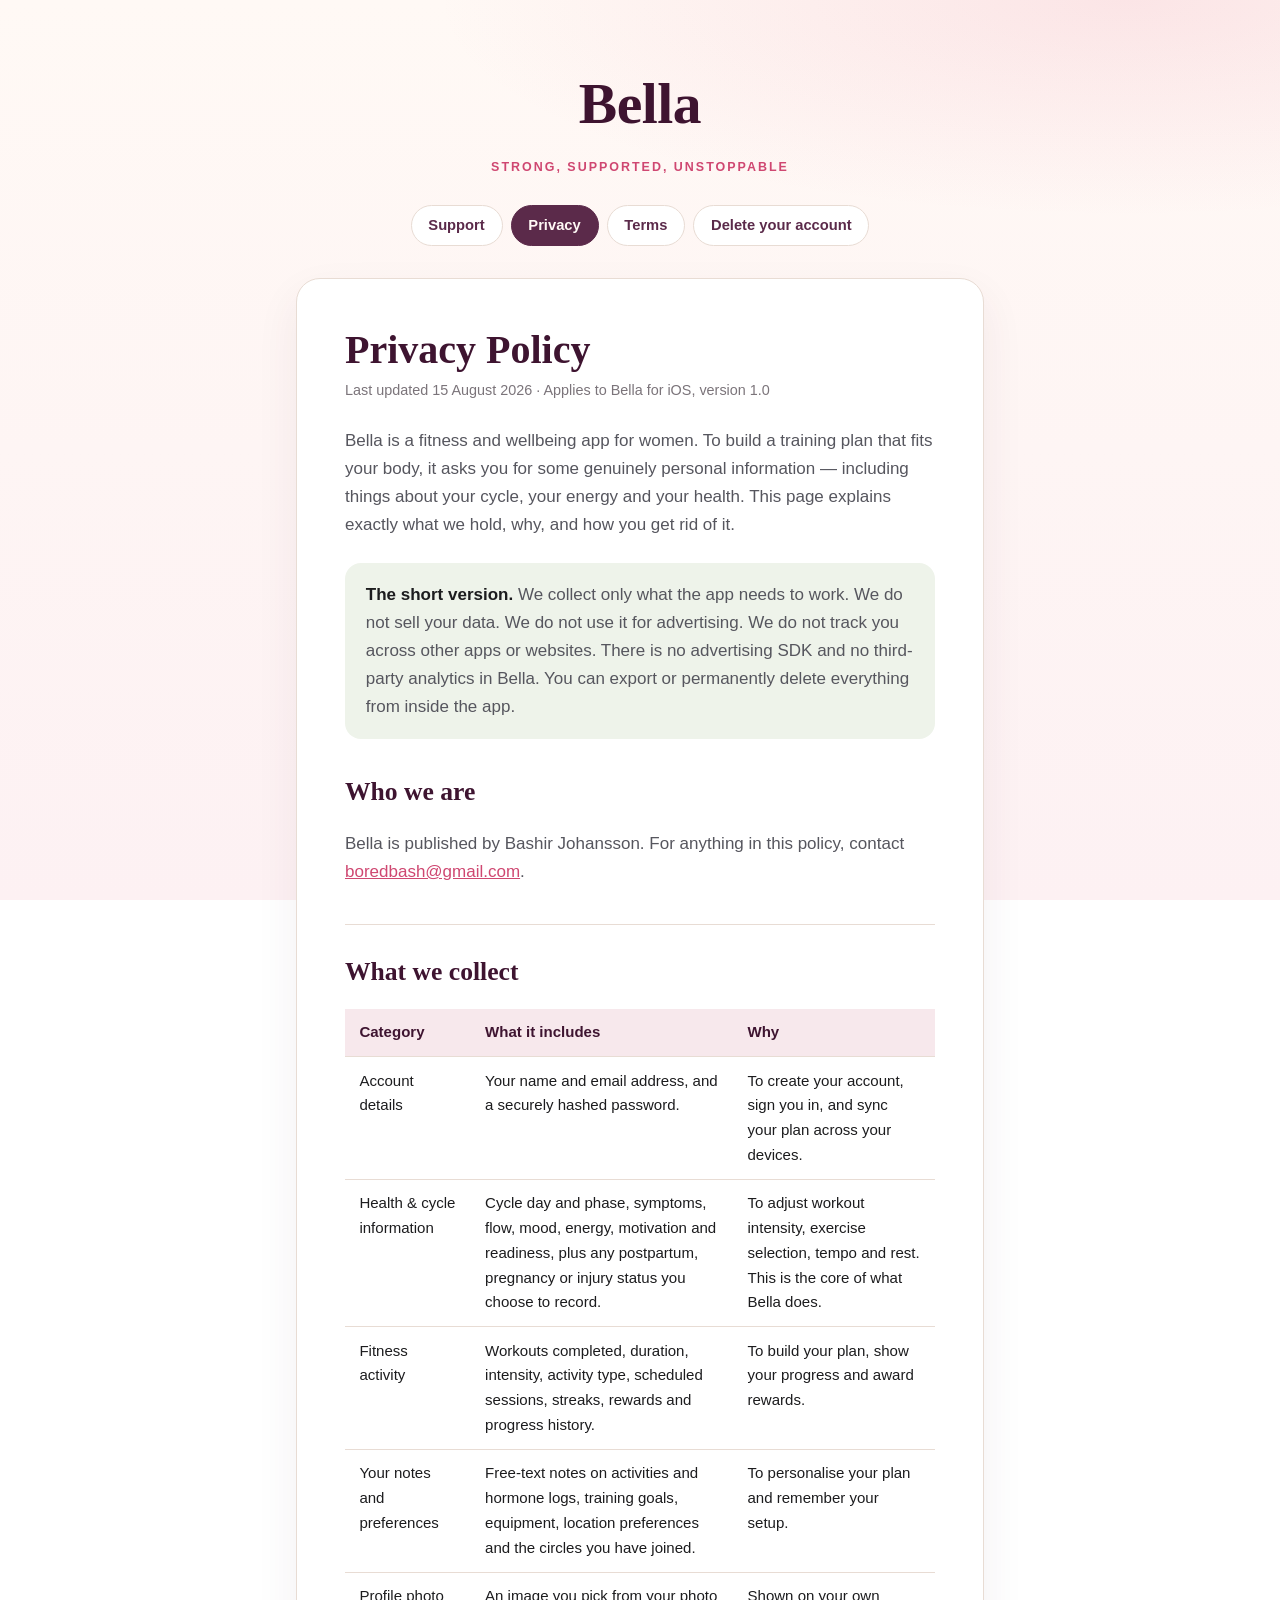
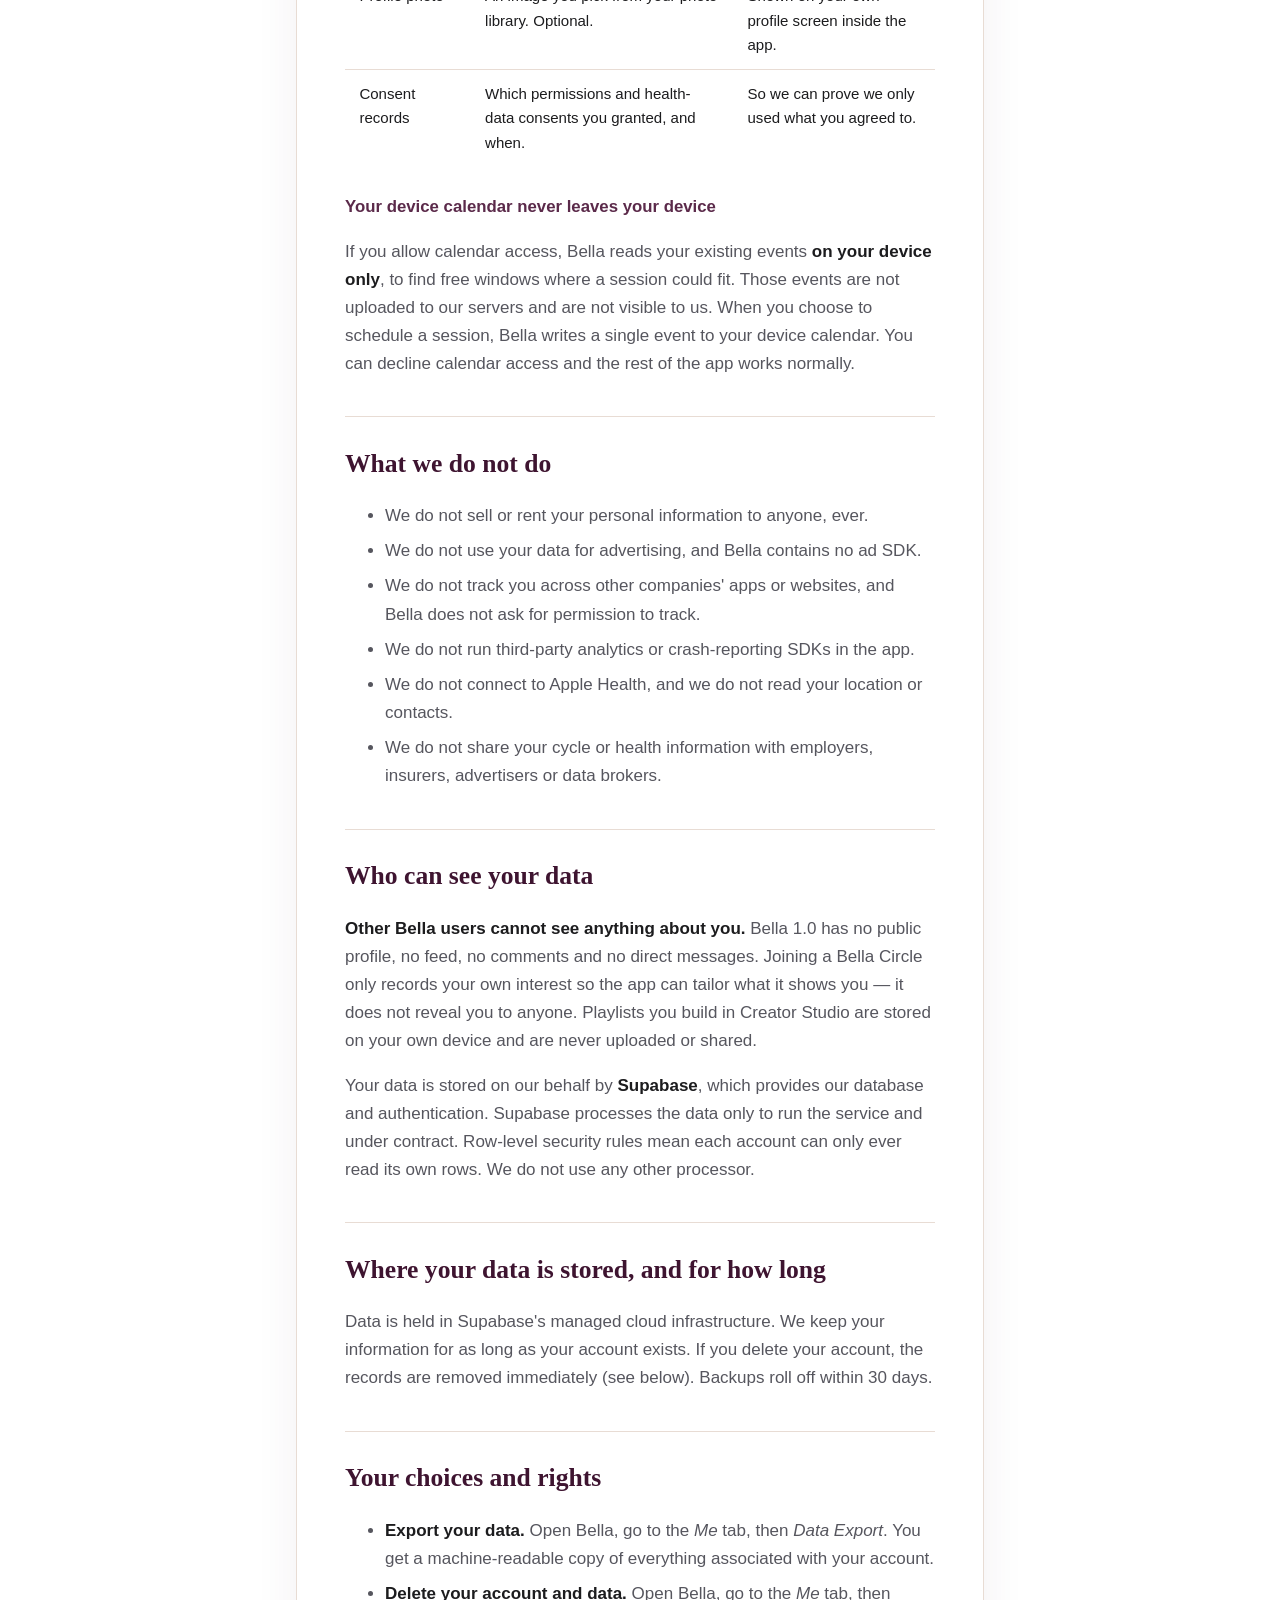
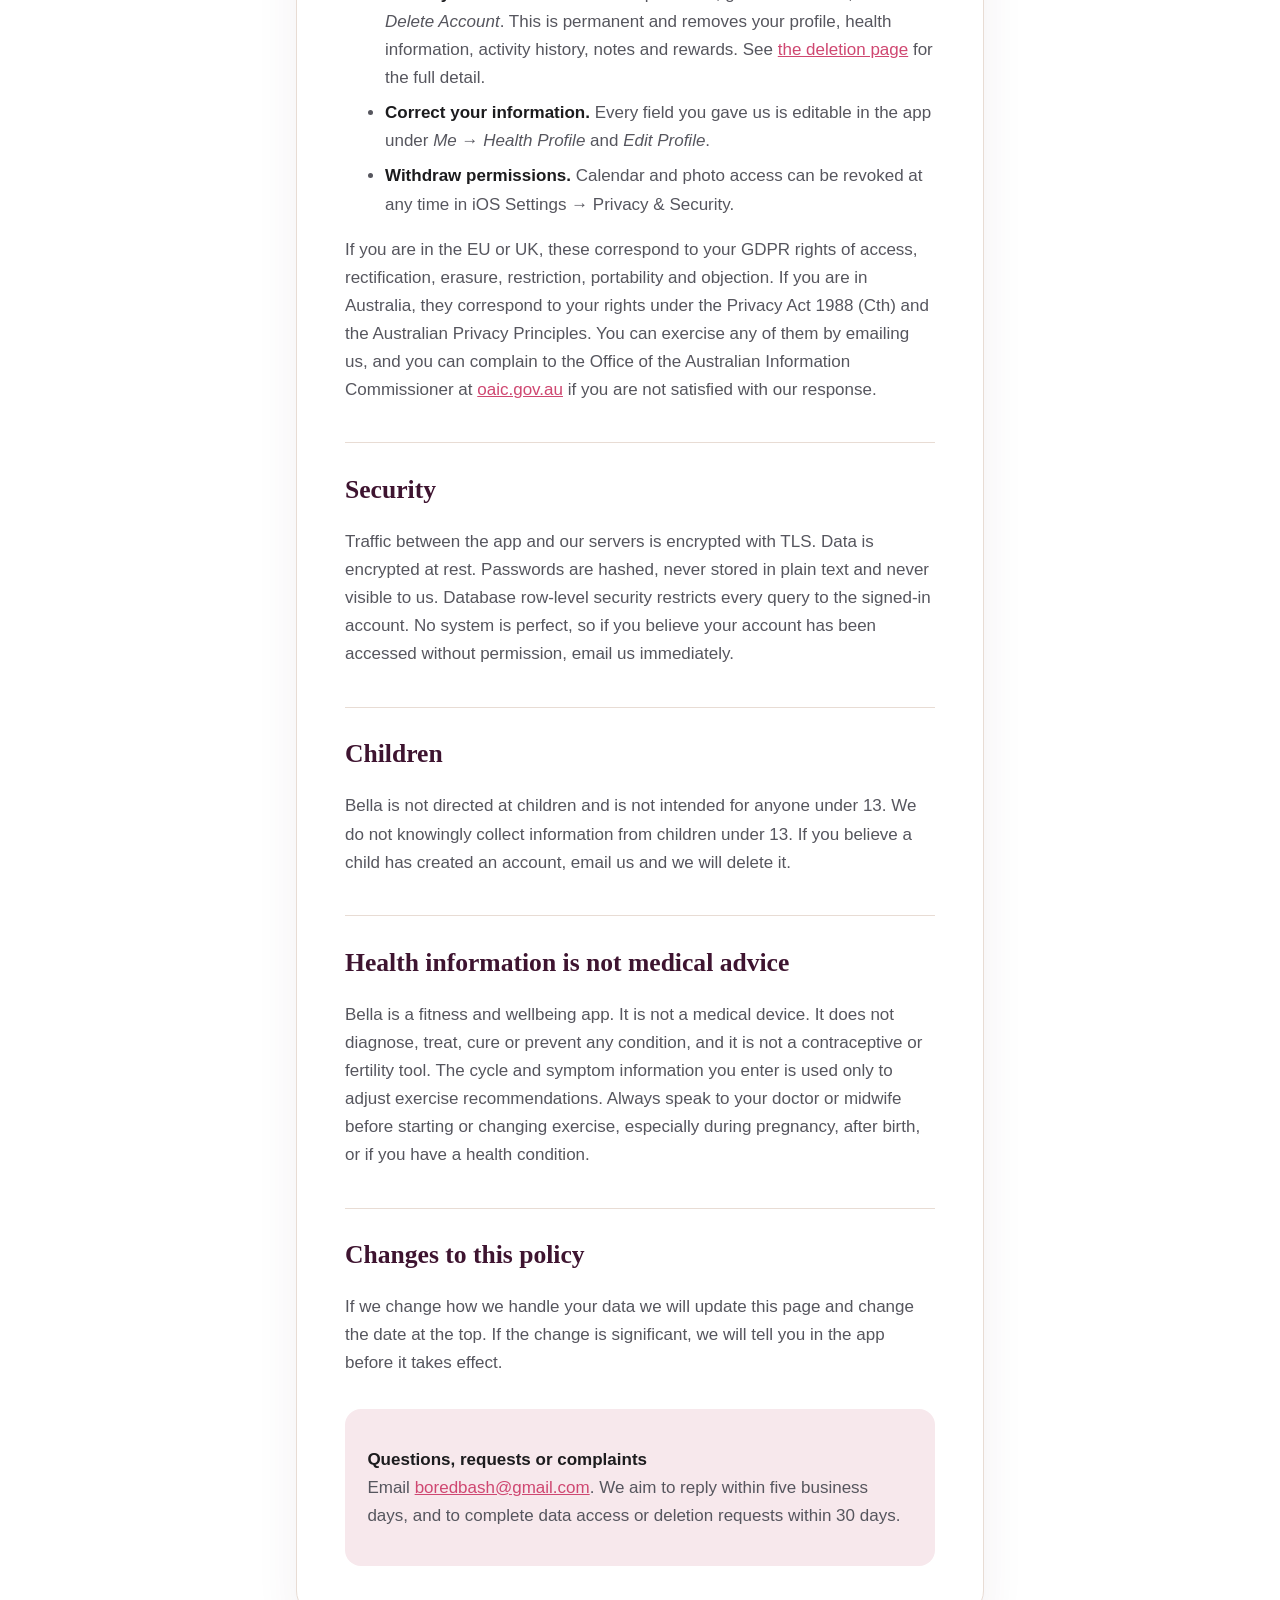
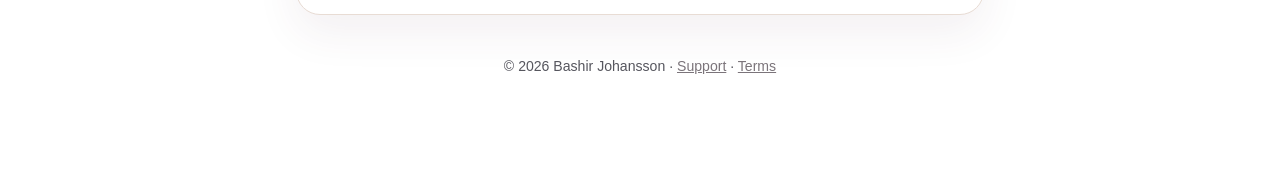
==== privacy.html @ ff42c29a "Add Bella support, privacy, terms and account deletion pages" ====
<!doctype html>
<html lang="en-AU">
<head>
<meta charset="utf-8">
<meta name="viewport" content="width=device-width, initial-scale=1">
<title>Privacy Policy · Bella</title>
<meta name="description" content="How the Bella fitness app collects, uses, stores and deletes your data.">
<link rel="stylesheet" href="style.css">
</head>
<body>
<div class="wrap">

<header class="site">
  <p class="logo">Bella</p>
  <p class="tagline">Strong, supported, unstoppable</p>
  <nav class="site">
    <a href="index.html">Support</a>
    <a href="privacy.html" aria-current="page">Privacy</a>
    <a href="terms.html">Terms</a>
    <a href="delete-account.html">Delete your account</a>
  </nav>
</header>

<main>
<h1>Privacy Policy</h1>
<p class="updated">Last updated 15 August 2026 · Applies to Bella for iOS, version 1.0</p>

<p>Bella is a fitness and wellbeing app for women. To build a training plan that fits your
body, it asks you for some genuinely personal information — including things about your
cycle, your energy and your health. This page explains exactly what we hold, why, and how
you get rid of it.</p>

<div class="callout">
  <p><strong>The short version.</strong> We collect only what the app needs to work. We do
  not sell your data. We do not use it for advertising. We do not track you across other
  apps or websites. There is no advertising SDK and no third-party analytics in Bella. You
  can export or permanently delete everything from inside the app.</p>
</div>

<h2>Who we are</h2>
<p>Bella is published by Bashir Johansson. For anything in this policy, contact
<a href="mailto:boredbash@gmail.com">boredbash@gmail.com</a>.</p>

<h2>What we collect</h2>

<table>
<thead><tr><th>Category</th><th>What it includes</th><th>Why</th></tr></thead>
<tbody>
<tr>
  <td>Account details</td>
  <td>Your name and email address, and a securely hashed password.</td>
  <td>To create your account, sign you in, and sync your plan across your devices.</td>
</tr>
<tr>
  <td>Health &amp; cycle information</td>
  <td>Cycle day and phase, symptoms, flow, mood, energy, motivation and readiness, plus any
  postpartum, pregnancy or injury status you choose to record.</td>
  <td>To adjust workout intensity, exercise selection, tempo and rest. This is the core of
  what Bella does.</td>
</tr>
<tr>
  <td>Fitness activity</td>
  <td>Workouts completed, duration, intensity, activity type, scheduled sessions, streaks,
  rewards and progress history.</td>
  <td>To build your plan, show your progress and award rewards.</td>
</tr>
<tr>
  <td>Your notes and preferences</td>
  <td>Free-text notes on activities and hormone logs, training goals, equipment, location
  preferences and the circles you have joined.</td>
  <td>To personalise your plan and remember your setup.</td>
</tr>
<tr>
  <td>Profile photo</td>
  <td>An image you pick from your photo library. Optional.</td>
  <td>Shown on your own profile screen inside the app.</td>
</tr>
<tr>
  <td>Consent records</td>
  <td>Which permissions and health-data consents you granted, and when.</td>
  <td>So we can prove we only used what you agreed to.</td>
</tr>
</tbody>
</table>

<h3>Your device calendar never leaves your device</h3>
<p>If you allow calendar access, Bella reads your existing events <strong>on your device
only</strong>, to find free windows where a session could fit. Those events are not
uploaded to our servers and are not visible to us. When you choose to schedule a session,
Bella writes a single event to your device calendar. You can decline calendar access and
the rest of the app works normally.</p>

<h2>What we do not do</h2>
<ul>
  <li>We do not sell or rent your personal information to anyone, ever.</li>
  <li>We do not use your data for advertising, and Bella contains no ad SDK.</li>
  <li>We do not track you across other companies' apps or websites, and Bella does not ask
  for permission to track.</li>
  <li>We do not run third-party analytics or crash-reporting SDKs in the app.</li>
  <li>We do not connect to Apple Health, and we do not read your location or contacts.</li>
  <li>We do not share your cycle or health information with employers, insurers,
  advertisers or data brokers.</li>
</ul>

<h2>Who can see your data</h2>
<p><strong>Other Bella users cannot see anything about you.</strong> Bella 1.0 has no public
profile, no feed, no comments and no direct messages. Joining a Bella Circle only records
your own interest so the app can tailor what it shows you — it does not reveal you to
anyone. Playlists you build in Creator Studio are stored on your own device and are never
uploaded or shared.</p>

<p>Your data is stored on our behalf by <strong>Supabase</strong>, which provides our
database and authentication. Supabase processes the data only to run the service and under
contract. Row-level security rules mean each account can only ever read its own rows. We do
not use any other processor.</p>

<h2>Where your data is stored, and for how long</h2>
<p>Data is held in Supabase's managed cloud infrastructure. We keep your information for as
long as your account exists. If you delete your account, the records are removed
immediately (see below). Backups roll off within 30 days.</p>

<h2>Your choices and rights</h2>
<ul>
  <li><strong>Export your data.</strong> Open Bella, go to the <em>Me</em> tab, then
  <em>Data Export</em>. You get a machine-readable copy of everything associated with your
  account.</li>
  <li><strong>Delete your account and data.</strong> Open Bella, go to the <em>Me</em> tab,
  then <em>Delete Account</em>. This is permanent and removes your profile, health
  information, activity history, notes and rewards. See
  <a href="delete-account.html">the deletion page</a> for the full detail.</li>
  <li><strong>Correct your information.</strong> Every field you gave us is editable in the
  app under <em>Me</em> → <em>Health Profile</em> and <em>Edit Profile</em>.</li>
  <li><strong>Withdraw permissions.</strong> Calendar and photo access can be revoked at any
  time in iOS Settings → Privacy &amp; Security.</li>
</ul>
<p>If you are in the EU or UK, these correspond to your GDPR rights of access, rectification,
erasure, restriction, portability and objection. If you are in Australia, they correspond to
your rights under the Privacy Act 1988 (Cth) and the Australian Privacy Principles. You can
exercise any of them by emailing us, and you can complain to the Office of the Australian
Information Commissioner at <a href="https://www.oaic.gov.au">oaic.gov.au</a> if you are not
satisfied with our response.</p>

<h2>Security</h2>
<p>Traffic between the app and our servers is encrypted with TLS. Data is encrypted at rest.
Passwords are hashed, never stored in plain text and never visible to us. Database
row-level security restricts every query to the signed-in account. No system is perfect, so
if you believe your account has been accessed without permission, email us immediately.</p>

<h2>Children</h2>
<p>Bella is not directed at children and is not intended for anyone under 13. We do not
knowingly collect information from children under 13. If you believe a child has created an
account, email us and we will delete it.</p>

<h2>Health information is not medical advice</h2>
<p>Bella is a fitness and wellbeing app. It is not a medical device. It does not diagnose,
treat, cure or prevent any condition, and it is not a contraceptive or fertility tool. The
cycle and symptom information you enter is used only to adjust exercise recommendations.
Always speak to your doctor or midwife before starting or changing exercise, especially
during pregnancy, after birth, or if you have a health condition.</p>

<h2>Changes to this policy</h2>
<p>If we change how we handle your data we will update this page and change the date at the
top. If the change is significant, we will tell you in the app before it takes effect.</p>

<div class="contact">
  <p><strong>Questions, requests or complaints</strong><br>
  Email <a href="mailto:boredbash@gmail.com">boredbash@gmail.com</a>. We aim to reply within
  five business days, and to complete data access or deletion requests within 30 days.</p>
</div>
</main>

<footer class="site">
  <p>© 2026 Bashir Johansson · <a href="index.html">Support</a> ·
  <a href="terms.html">Terms</a></p>
</footer>

</div>
</body>
</html>
---- style.css ----
/* Bella support site — shared styles. Brand tokens mirror bella-app/src/styles/tokens.ts */
:root {
  --plum: #5b2a4a;
  --plum-dark: #3e1430;
  --rose: #e56a8c;
  --rose-deep: #cf4771;
  --blush: #f7e8ec;
  --sage-soft: #eef3ea;
  --ink: #1c1c1e;
  --graphite: #56565e;
  --muted: #7b747a;
  --hairline: #e8dcd4;
  --shell: #fff9f5;
  --paper: #ffffff;
}

* { box-sizing: border-box; }

html { -webkit-text-size-adjust: 100%; }

body {
  margin: 0;
  background:
    radial-gradient(90% 40% at 88% 0%, rgba(229, 106, 140, 0.14) 0%, rgba(229, 106, 140, 0) 60%),
    linear-gradient(180deg, var(--shell) 0%, #fdf1f3 100%);
  background-attachment: fixed;
  color: var(--ink);
  font: 400 17px/1.65 -apple-system, BlinkMacSystemFont, "Segoe UI", Inter, Roboto, Helvetica, Arial, sans-serif;
}

.wrap { max-width: 46rem; margin: 0 auto; padding: 0 1.5rem 5rem; }

header.site {
  padding: 3.5rem 0 2rem;
  text-align: center;
}

.logo {
  font-family: "Playfair Display", Georgia, "Times New Roman", serif;
  font-size: clamp(2.6rem, 8vw, 3.6rem);
  font-weight: 700;
  color: var(--plum-dark);
  letter-spacing: -0.5px;
  margin: 0;
}

.tagline {
  margin: 0.35rem 0 0;
  font-size: 0.78rem;
  letter-spacing: 0.16em;
  text-transform: uppercase;
  font-weight: 600;
  color: var(--rose-deep);
}

nav.site {
  display: flex;
  justify-content: center;
  gap: 0.5rem;
  flex-wrap: wrap;
  margin-top: 1.75rem;
}

nav.site a {
  display: inline-block;
  padding: 0.45rem 1.05rem;
  border-radius: 999px;
  border: 1px solid var(--hairline);
  background: var(--paper);
  color: var(--plum);
  text-decoration: none;
  font-size: 0.92rem;
  font-weight: 600;
}

nav.site a:hover { border-color: var(--rose); color: var(--rose-deep); }
nav.site a[aria-current="page"] { background: var(--plum); border-color: var(--plum); color: var(--shell); }

main {
  background: var(--paper);
  border: 1px solid var(--hairline);
  border-radius: 24px;
  padding: clamp(1.6rem, 5vw, 3rem);
  box-shadow: 0 18px 44px rgba(91, 42, 74, 0.07);
}

h1 {
  font-family: "Playfair Display", Georgia, serif;
  font-size: clamp(1.9rem, 5.5vw, 2.5rem);
  line-height: 1.15;
  color: var(--plum-dark);
  margin: 0 0 0.4rem;
}

h2 {
  font-family: "Playfair Display", Georgia, serif;
  font-size: clamp(1.3rem, 3.8vw, 1.6rem);
  color: var(--plum-dark);
  margin: 2.4rem 0 0.6rem;
  padding-top: 1.6rem;
  border-top: 1px solid var(--hairline);
}

h2:first-of-type { border-top: 0; padding-top: 0; margin-top: 2rem; }

h3 { font-size: 1.05rem; color: var(--plum); margin: 1.6rem 0 0.4rem; }

p, li { color: var(--graphite); }
li { margin-bottom: 0.45rem; }
strong { color: var(--ink); }

.updated {
  font-size: 0.9rem;
  color: var(--muted);
  margin: 0 0 1.5rem;
}

a { color: var(--rose-deep); }

table {
  width: 100%;
  border-collapse: collapse;
  margin: 1rem 0 1.5rem;
  font-size: 0.94rem;
  display: block;
  overflow-x: auto;
}

th, td {
  text-align: left;
  padding: 0.7rem 0.9rem;
  border-bottom: 1px solid var(--hairline);
  vertical-align: top;
}

th { color: var(--plum-dark); font-weight: 600; background: var(--blush); }
tbody tr:last-child td { border-bottom: 0; }

.callout {
  background: var(--sage-soft);
  border-radius: 16px;
  padding: 1.1rem 1.3rem;
  margin: 1.5rem 0;
}

.callout p:last-child { margin-bottom: 0; }
.callout p:first-child { margin-top: 0; }

.contact {
  background: var(--blush);
  border-radius: 16px;
  padding: 1.2rem 1.4rem;
  margin-top: 2rem;
}

footer.site {
  text-align: center;
  margin-top: 2.5rem;
  font-size: 0.88rem;
  color: var(--muted);
}

footer.site a { color: var(--muted); }

@media (prefers-color-scheme: dark) {
  :root { --paper: #241220; --shell: #1a0c16; --ink: #f6ecf0; --graphite: #d6c4cf; --muted: #a8929f; --hairline: #3d2434; --blush: #34182a; --sage-soft: #23301f; --plum-dark: #f7e8ec; --plum: #f0c9d8; --rose-deep: #f5a6bf; }
  body { background: linear-gradient(180deg, #1a0c16 0%, #24101d 100%); }
  nav.site a { background: #2c1524; }
  main { box-shadow: none; }
}
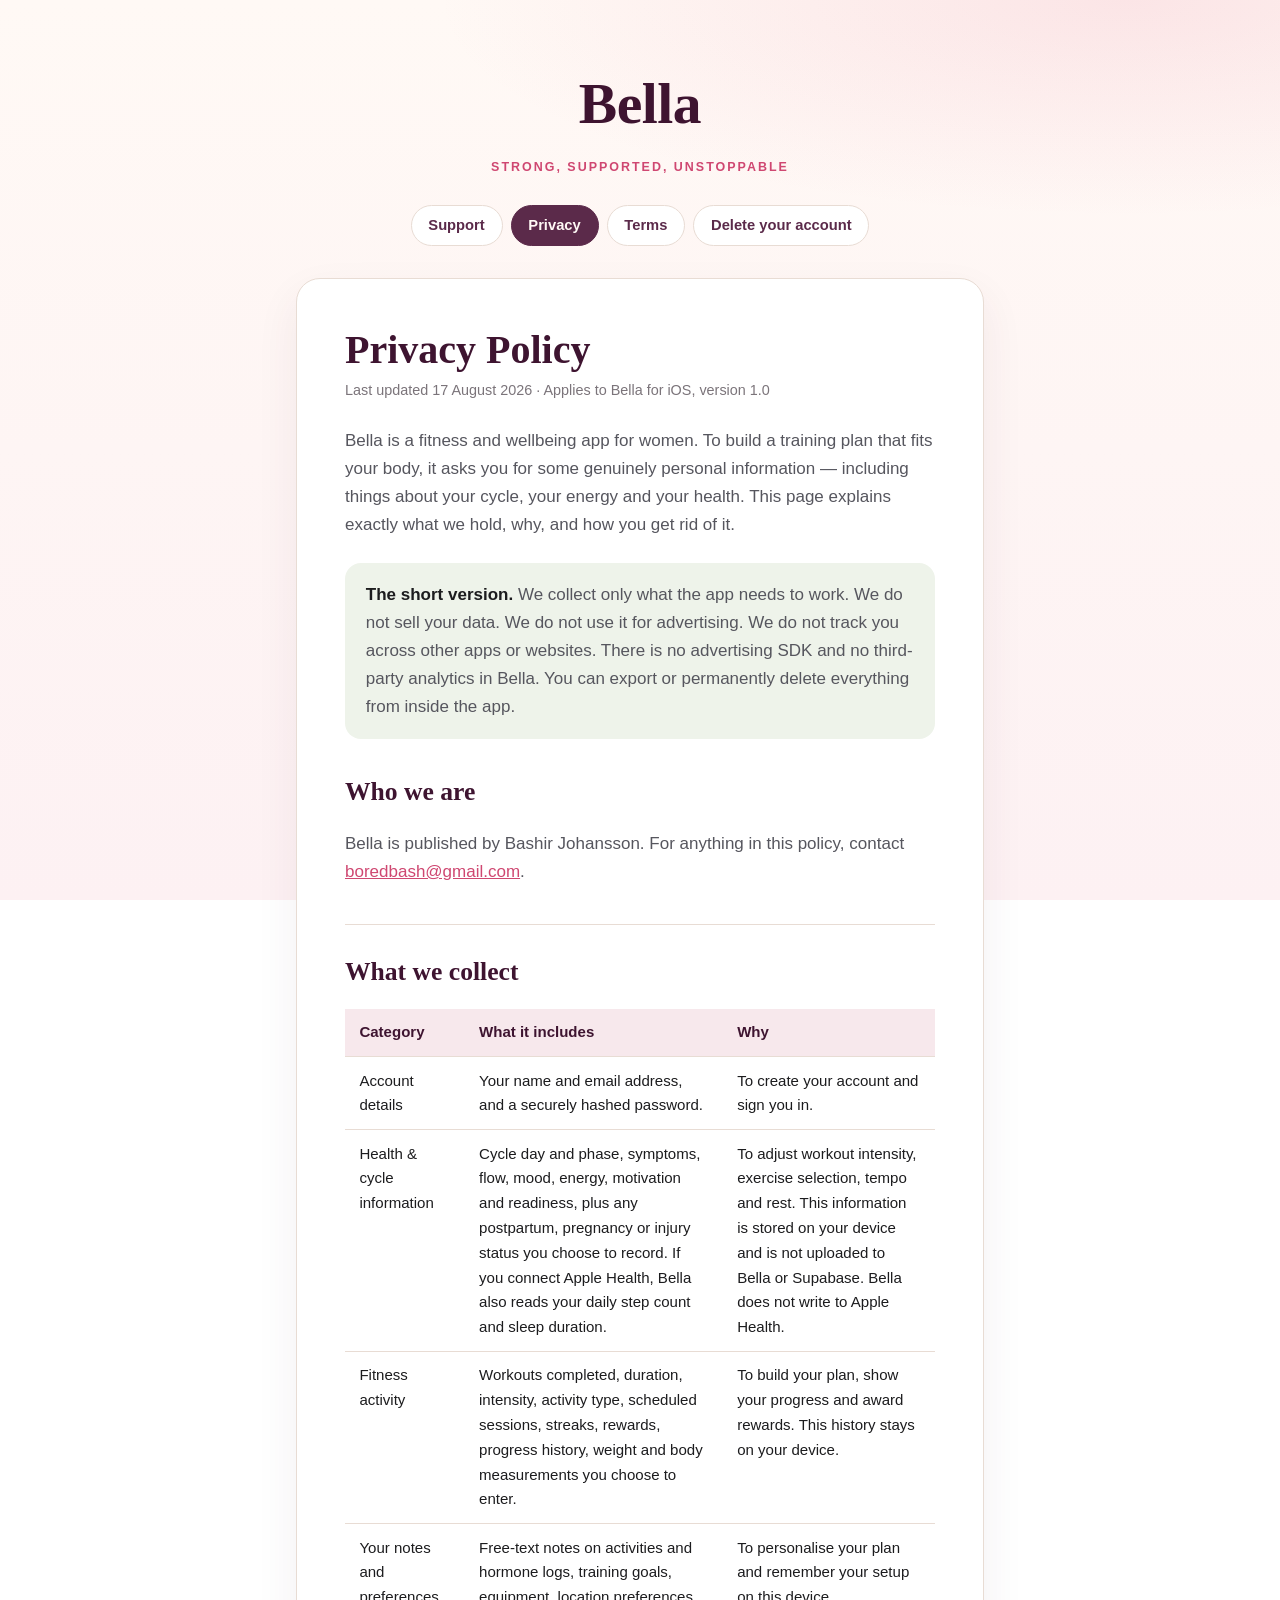
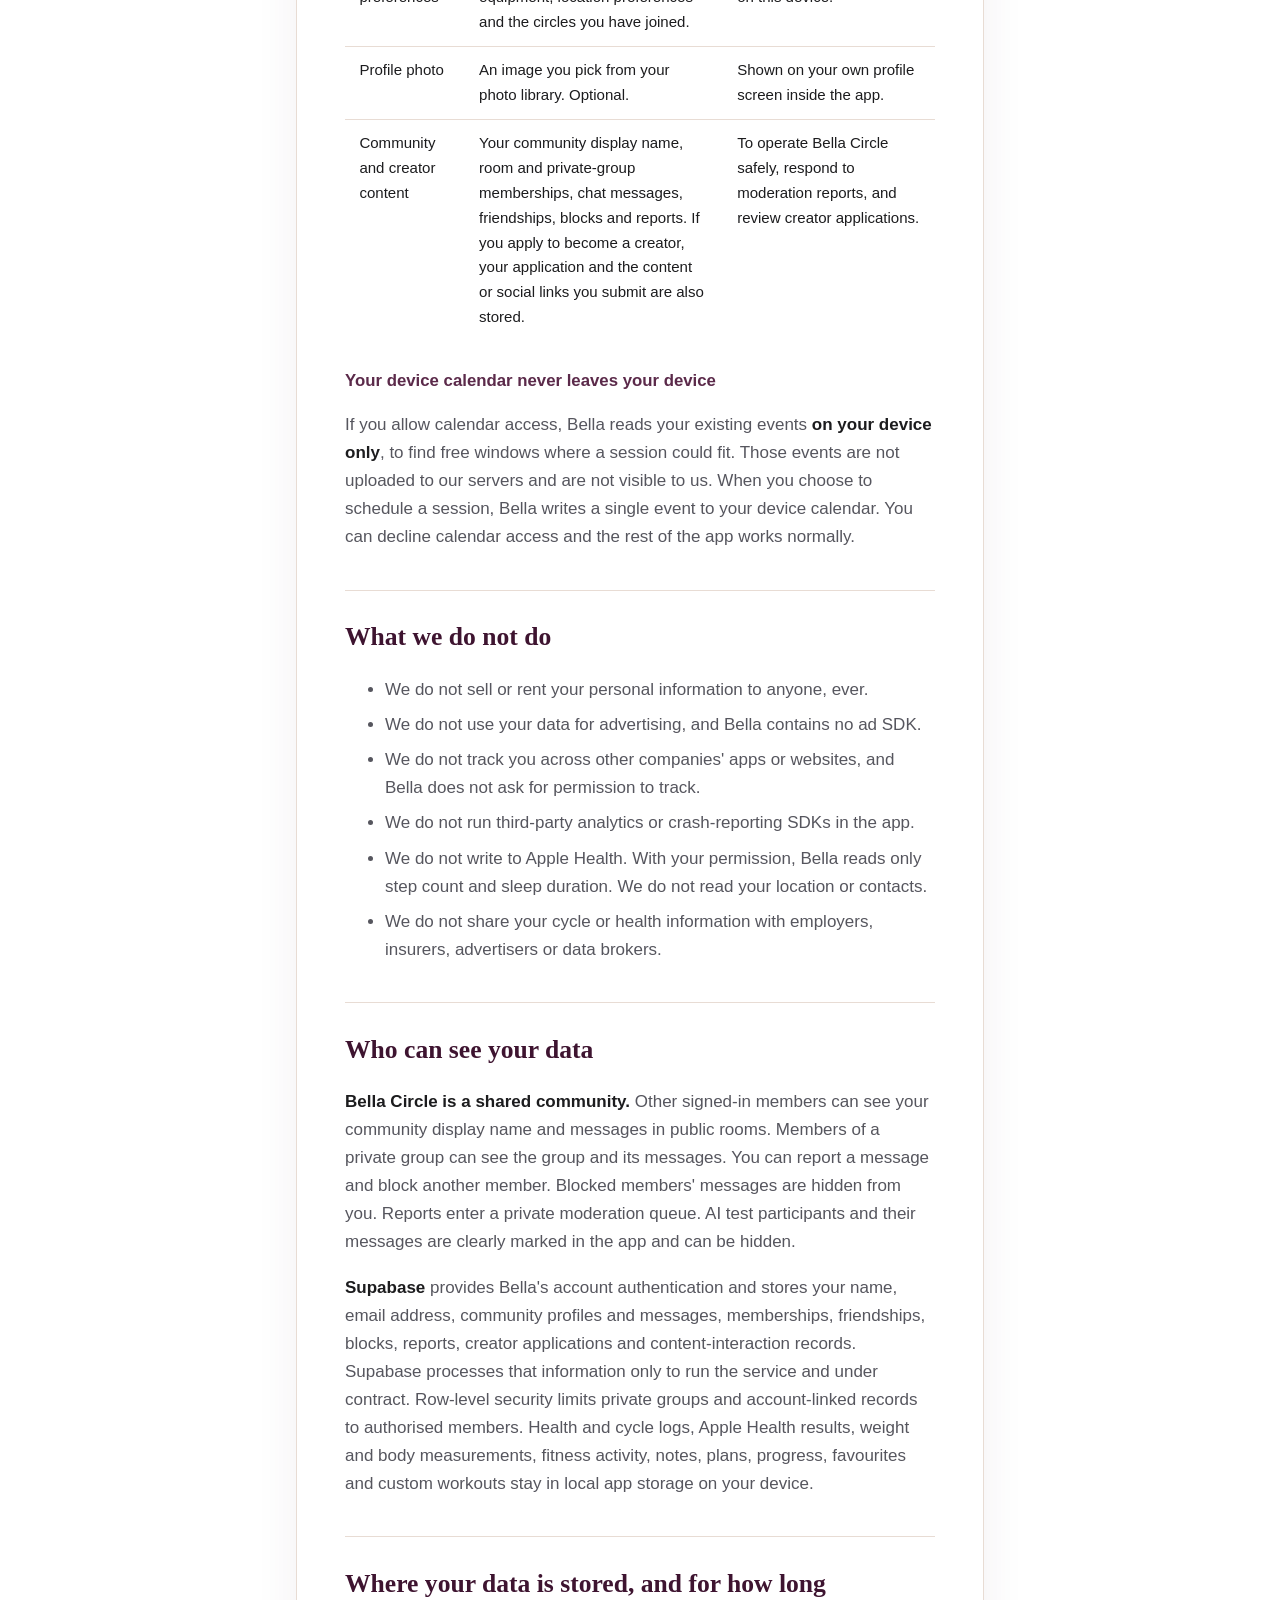
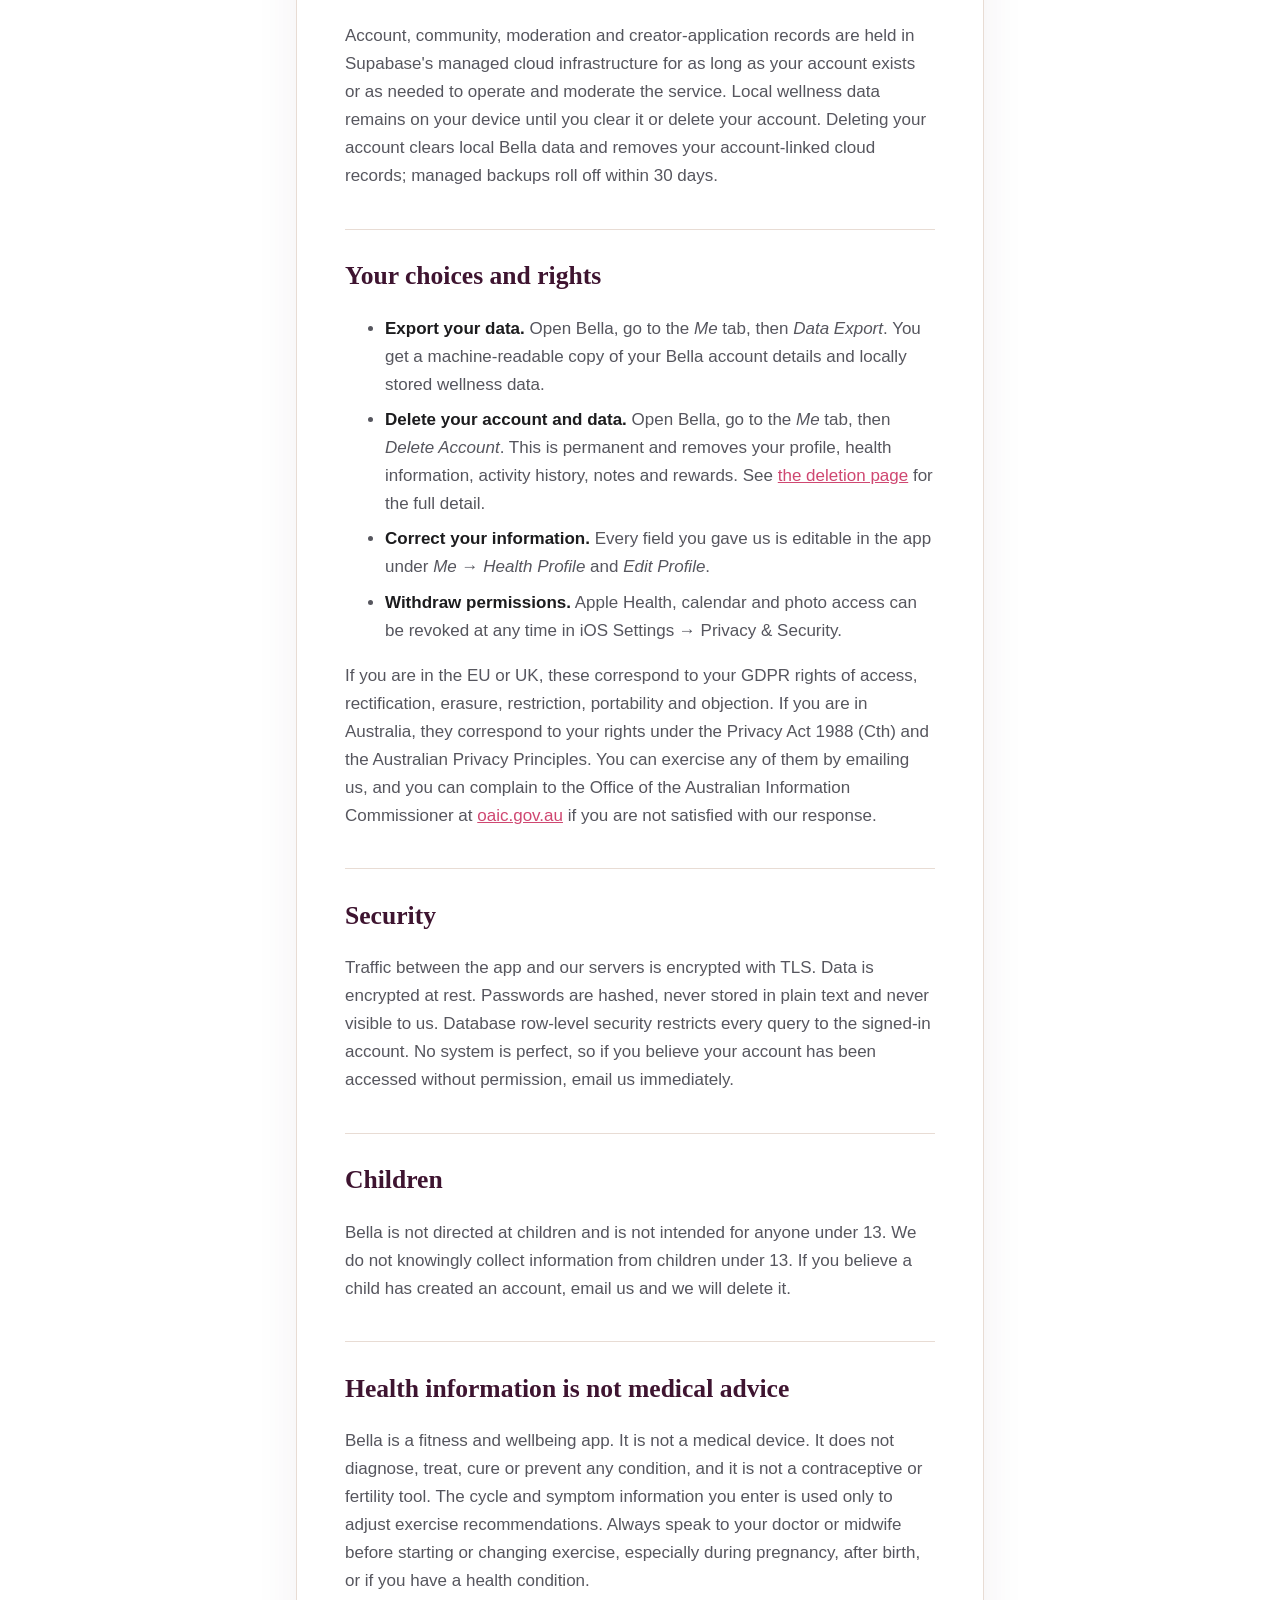
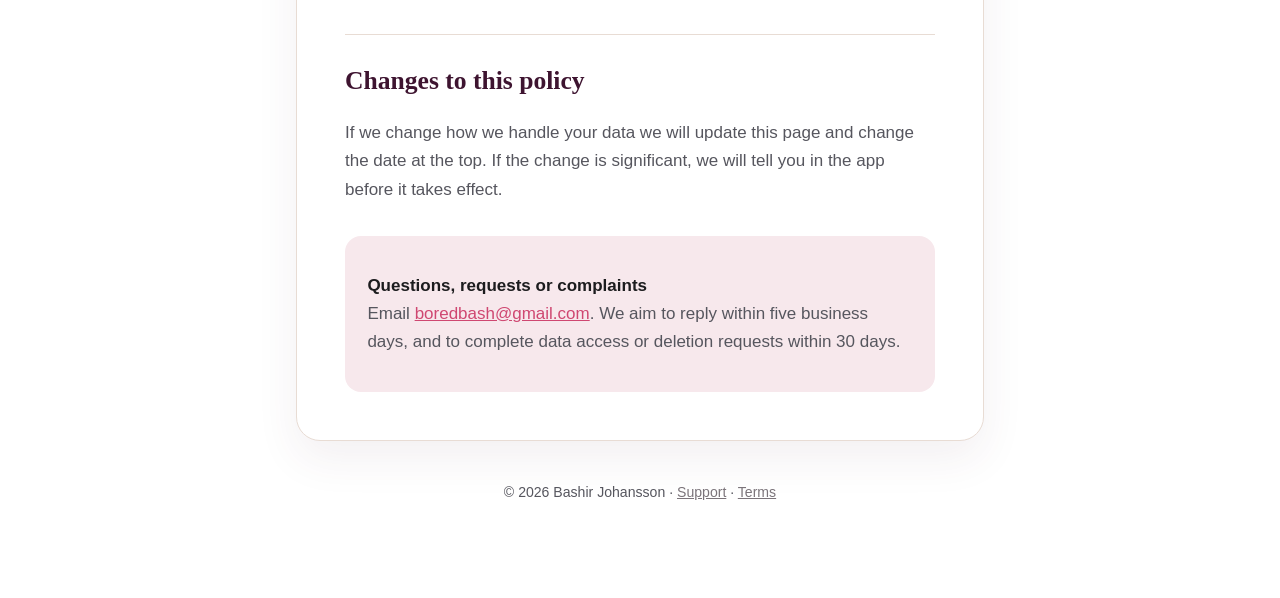
==== commit 2d934a3a: "Update Bella privacy and community disclosures" ====
--- a/privacy.html
+++ b/privacy.html
@@ -23,7 +23,7 @@
 
 <main>
 <h1>Privacy Policy</h1>
-<p class="updated">Last updated 15 August 2026 · Applies to Bella for iOS, version 1.0</p>
+<p class="updated">Last updated 17 August 2026 · Applies to Bella for iOS, version 1.0</p>
 
 <p>Bella is a fitness and wellbeing app for women. To build a training plan that fits your
 body, it asks you for some genuinely personal information — including things about your
@@ -49,26 +49,29 @@
 <tr>
   <td>Account details</td>
   <td>Your name and email address, and a securely hashed password.</td>
-  <td>To create your account, sign you in, and sync your plan across your devices.</td>
+  <td>To create your account and sign you in.</td>
 </tr>
 <tr>
   <td>Health &amp; cycle information</td>
   <td>Cycle day and phase, symptoms, flow, mood, energy, motivation and readiness, plus any
-  postpartum, pregnancy or injury status you choose to record.</td>
-  <td>To adjust workout intensity, exercise selection, tempo and rest. This is the core of
-  what Bella does.</td>
+  postpartum, pregnancy or injury status you choose to record. If you connect Apple Health,
+  Bella also reads your daily step count and sleep duration.</td>
+  <td>To adjust workout intensity, exercise selection, tempo and rest. This information is
+  stored on your device and is not uploaded to Bella or Supabase. Bella does not write to
+  Apple Health.</td>
 </tr>
 <tr>
   <td>Fitness activity</td>
   <td>Workouts completed, duration, intensity, activity type, scheduled sessions, streaks,
-  rewards and progress history.</td>
-  <td>To build your plan, show your progress and award rewards.</td>
+  rewards, progress history, weight and body measurements you choose to enter.</td>
+  <td>To build your plan, show your progress and award rewards. This history stays on your
+  device.</td>
 </tr>
 <tr>
   <td>Your notes and preferences</td>
   <td>Free-text notes on activities and hormone logs, training goals, equipment, location
   preferences and the circles you have joined.</td>
-  <td>To personalise your plan and remember your setup.</td>
+  <td>To personalise your plan and remember your setup on this device.</td>
 </tr>
 <tr>
   <td>Profile photo</td>
@@ -76,9 +79,12 @@
   <td>Shown on your own profile screen inside the app.</td>
 </tr>
 <tr>
-  <td>Consent records</td>
-  <td>Which permissions and health-data consents you granted, and when.</td>
-  <td>So we can prove we only used what you agreed to.</td>
+  <td>Community and creator content</td>
+  <td>Your community display name, room and private-group memberships, chat messages,
+  friendships, blocks and reports. If you apply to become a creator, your application and
+  the content or social links you submit are also stored.</td>
+  <td>To operate Bella Circle safely, respond to moderation reports, and review creator
+  applications.</td>
 </tr>
 </tbody>
 </table>
@@ -97,41 +103,47 @@
   <li>We do not track you across other companies' apps or websites, and Bella does not ask
   for permission to track.</li>
   <li>We do not run third-party analytics or crash-reporting SDKs in the app.</li>
-  <li>We do not connect to Apple Health, and we do not read your location or contacts.</li>
+  <li>We do not write to Apple Health. With your permission, Bella reads only step count and
+  sleep duration. We do not read your location or contacts.</li>
   <li>We do not share your cycle or health information with employers, insurers,
   advertisers or data brokers.</li>
 </ul>
 
 <h2>Who can see your data</h2>
-<p><strong>Other Bella users cannot see anything about you.</strong> Bella 1.0 has no public
-profile, no feed, no comments and no direct messages. Joining a Bella Circle only records
-your own interest so the app can tailor what it shows you — it does not reveal you to
-anyone. Playlists you build in Creator Studio are stored on your own device and are never
-uploaded or shared.</p>
+<p><strong>Bella Circle is a shared community.</strong> Other signed-in members can see your
+community display name and messages in public rooms. Members of a private group can see the
+group and its messages. You can report a message and block another member.
+Blocked members' messages are hidden from you. Reports enter a private moderation queue.
+AI test participants and their messages are clearly marked in the app and can be hidden.</p>
 
-<p>Your data is stored on our behalf by <strong>Supabase</strong>, which provides our
-database and authentication. Supabase processes the data only to run the service and under
-contract. Row-level security rules mean each account can only ever read its own rows. We do
-not use any other processor.</p>
+<p><strong>Supabase</strong> provides Bella's account authentication and stores your name,
+email address, community profiles and messages, memberships, friendships, blocks, reports,
+creator applications and content-interaction records. Supabase processes that information
+only to run the service and under contract. Row-level security limits private groups and
+account-linked records to authorised members. Health and cycle logs, Apple Health results,
+weight and body measurements, fitness activity, notes, plans, progress, favourites and
+custom workouts stay in local app storage on your device.</p>
 
 <h2>Where your data is stored, and for how long</h2>
-<p>Data is held in Supabase's managed cloud infrastructure. We keep your information for as
-long as your account exists. If you delete your account, the records are removed
-immediately (see below). Backups roll off within 30 days.</p>
+<p>Account, community, moderation and creator-application records are held in Supabase's
+managed cloud infrastructure for as long as your account exists or as needed to operate and
+moderate the service. Local wellness data remains on your device until you clear it or
+delete your account. Deleting your account clears local Bella data and removes your
+account-linked cloud records; managed backups roll off within 30 days.</p>
 
 <h2>Your choices and rights</h2>
 <ul>
   <li><strong>Export your data.</strong> Open Bella, go to the <em>Me</em> tab, then
-  <em>Data Export</em>. You get a machine-readable copy of everything associated with your
-  account.</li>
+  <em>Data Export</em>. You get a machine-readable copy of your Bella account details and
+  locally stored wellness data.</li>
   <li><strong>Delete your account and data.</strong> Open Bella, go to the <em>Me</em> tab,
   then <em>Delete Account</em>. This is permanent and removes your profile, health
   information, activity history, notes and rewards. See
   <a href="delete-account.html">the deletion page</a> for the full detail.</li>
   <li><strong>Correct your information.</strong> Every field you gave us is editable in the
   app under <em>Me</em> → <em>Health Profile</em> and <em>Edit Profile</em>.</li>
-  <li><strong>Withdraw permissions.</strong> Calendar and photo access can be revoked at any
-  time in iOS Settings → Privacy &amp; Security.</li>
+  <li><strong>Withdraw permissions.</strong> Apple Health, calendar and photo access can be
+  revoked at any time in iOS Settings → Privacy &amp; Security.</li>
 </ul>
 <p>If you are in the EU or UK, these correspond to your GDPR rights of access, rectification,
 erasure, restriction, portability and objection. If you are in Australia, they correspond to
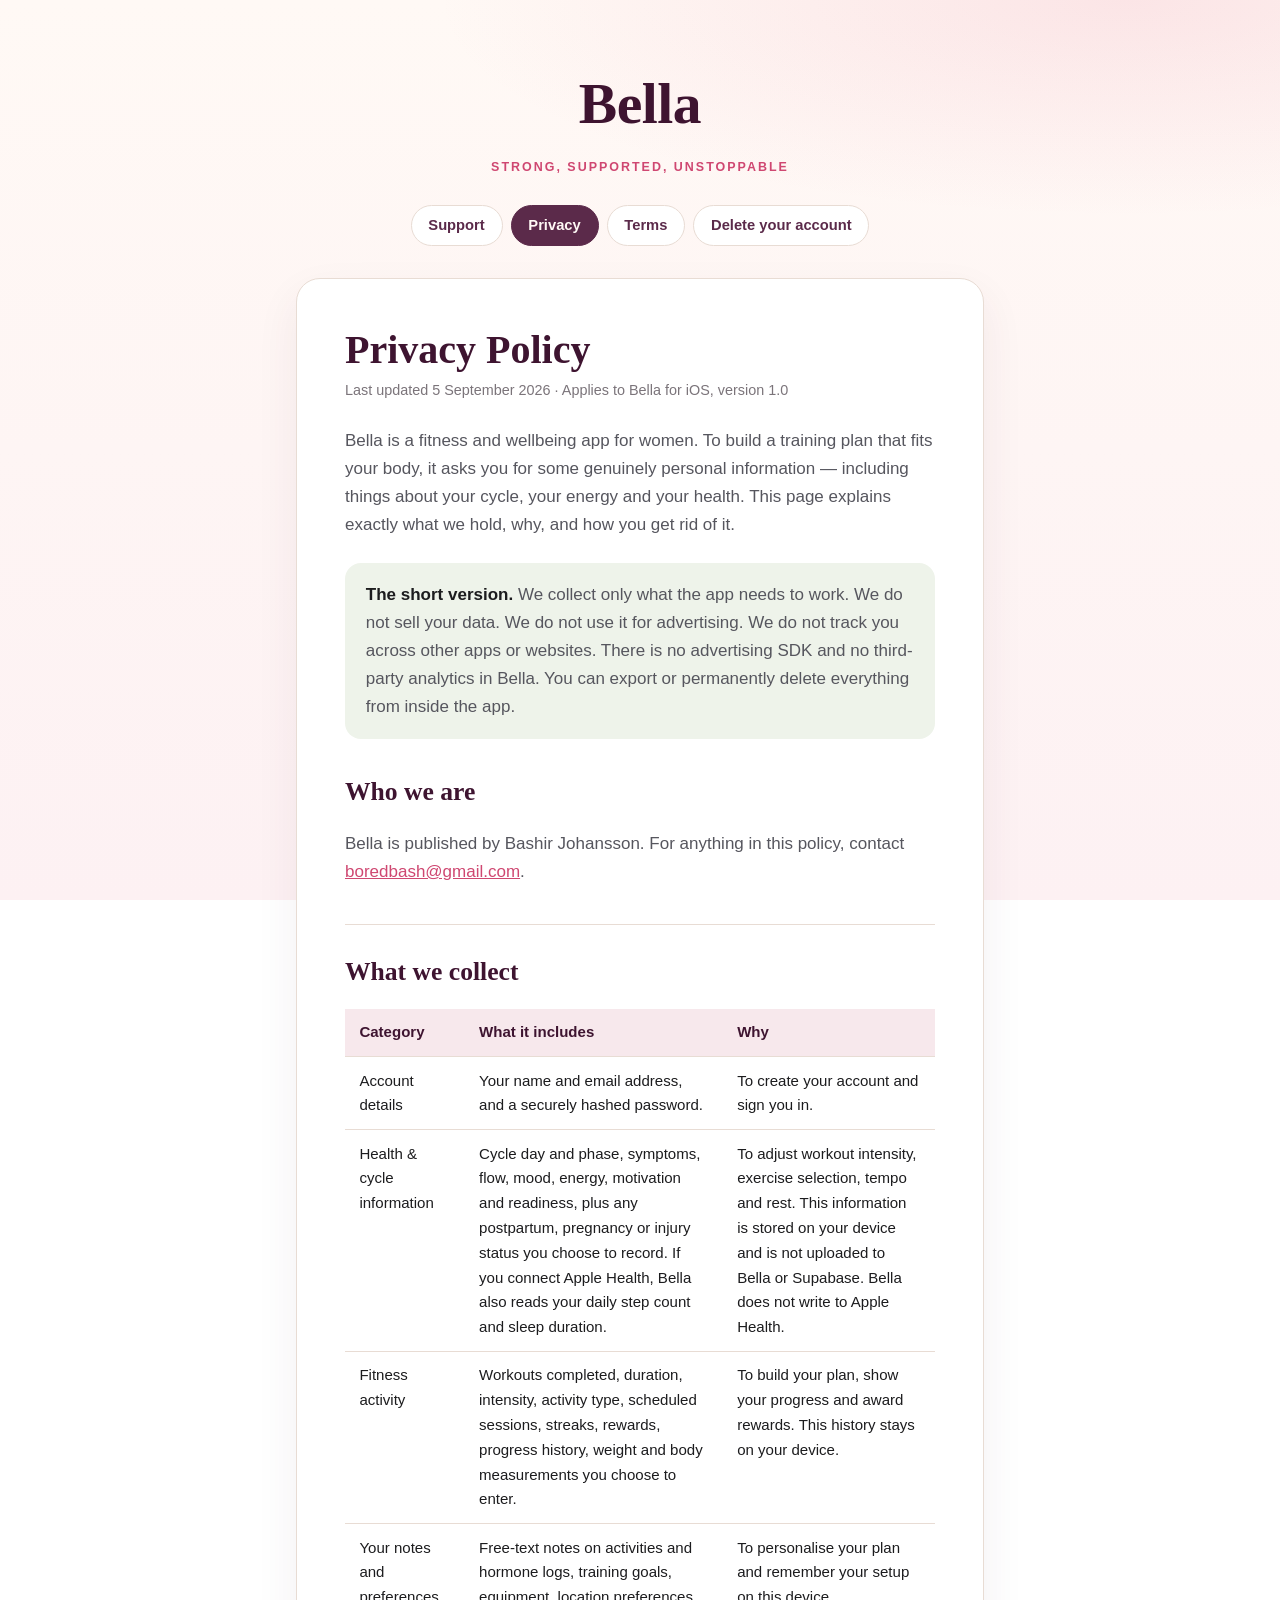
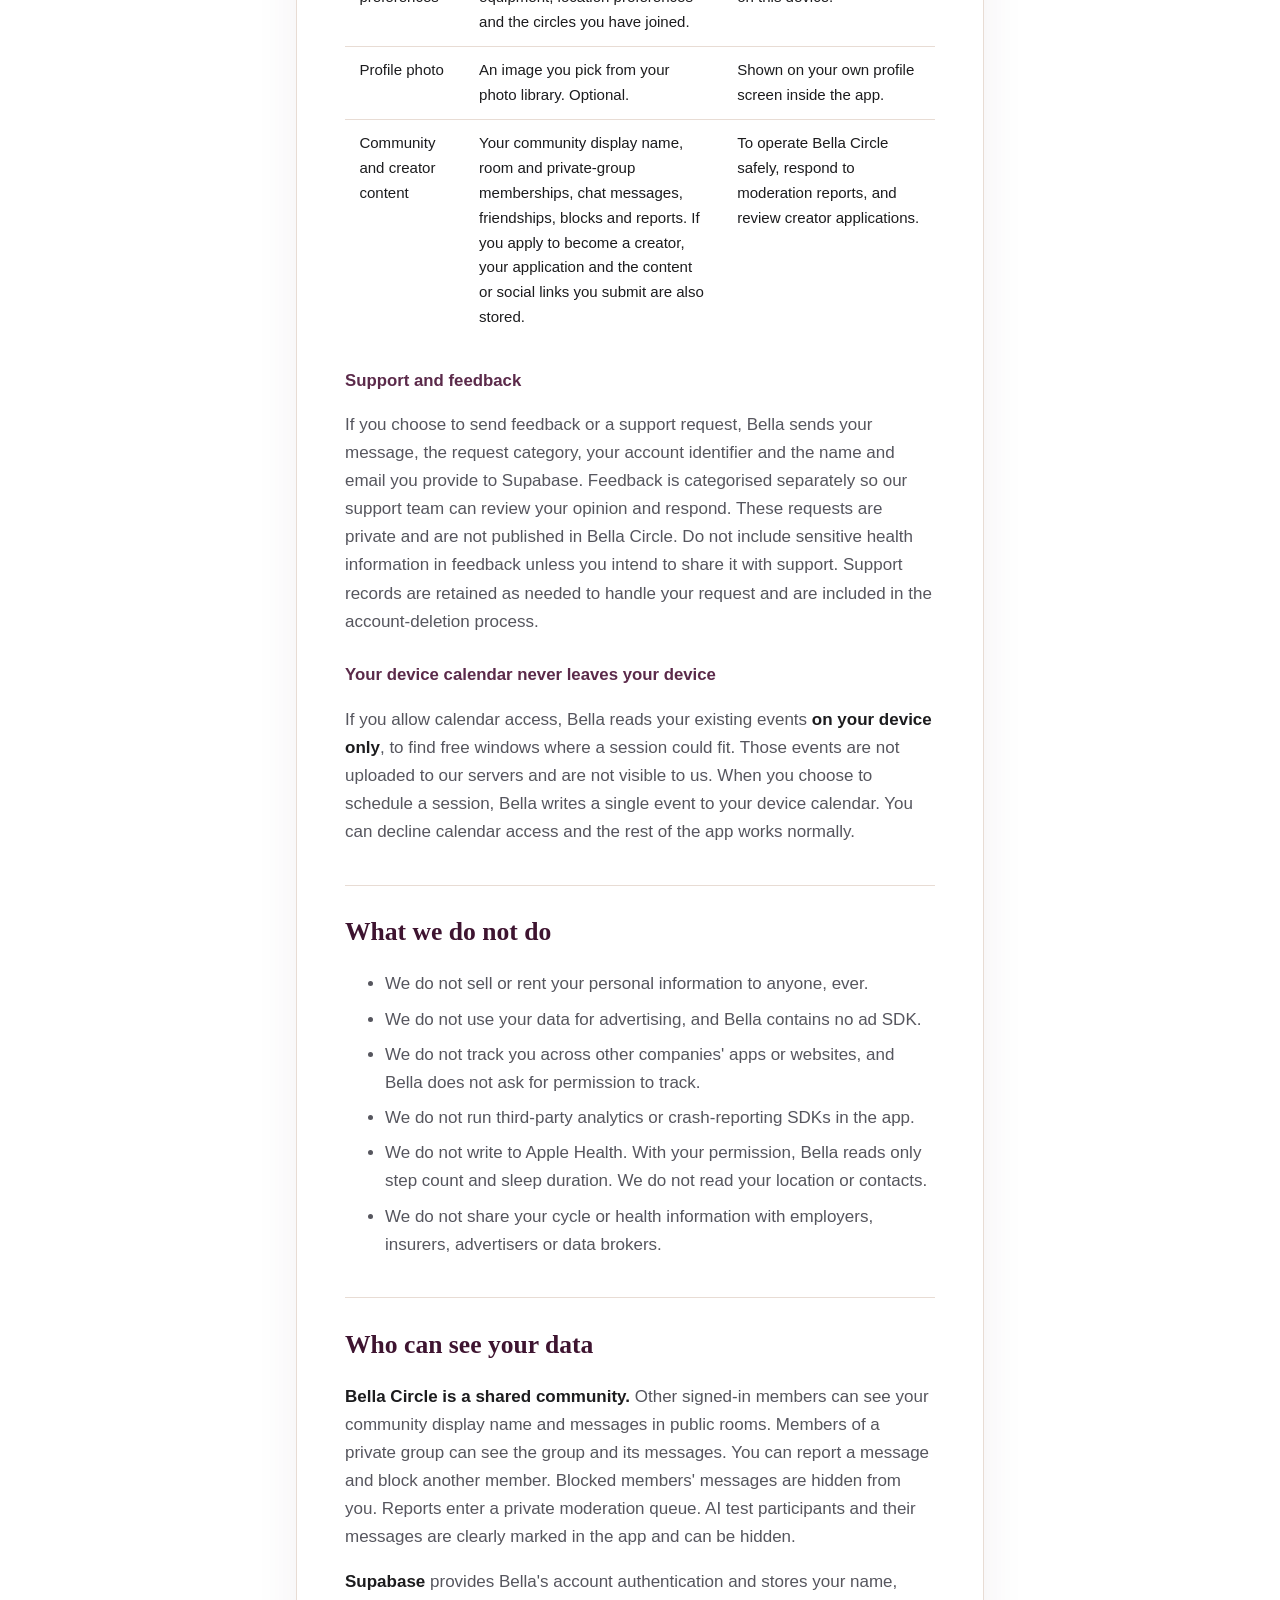
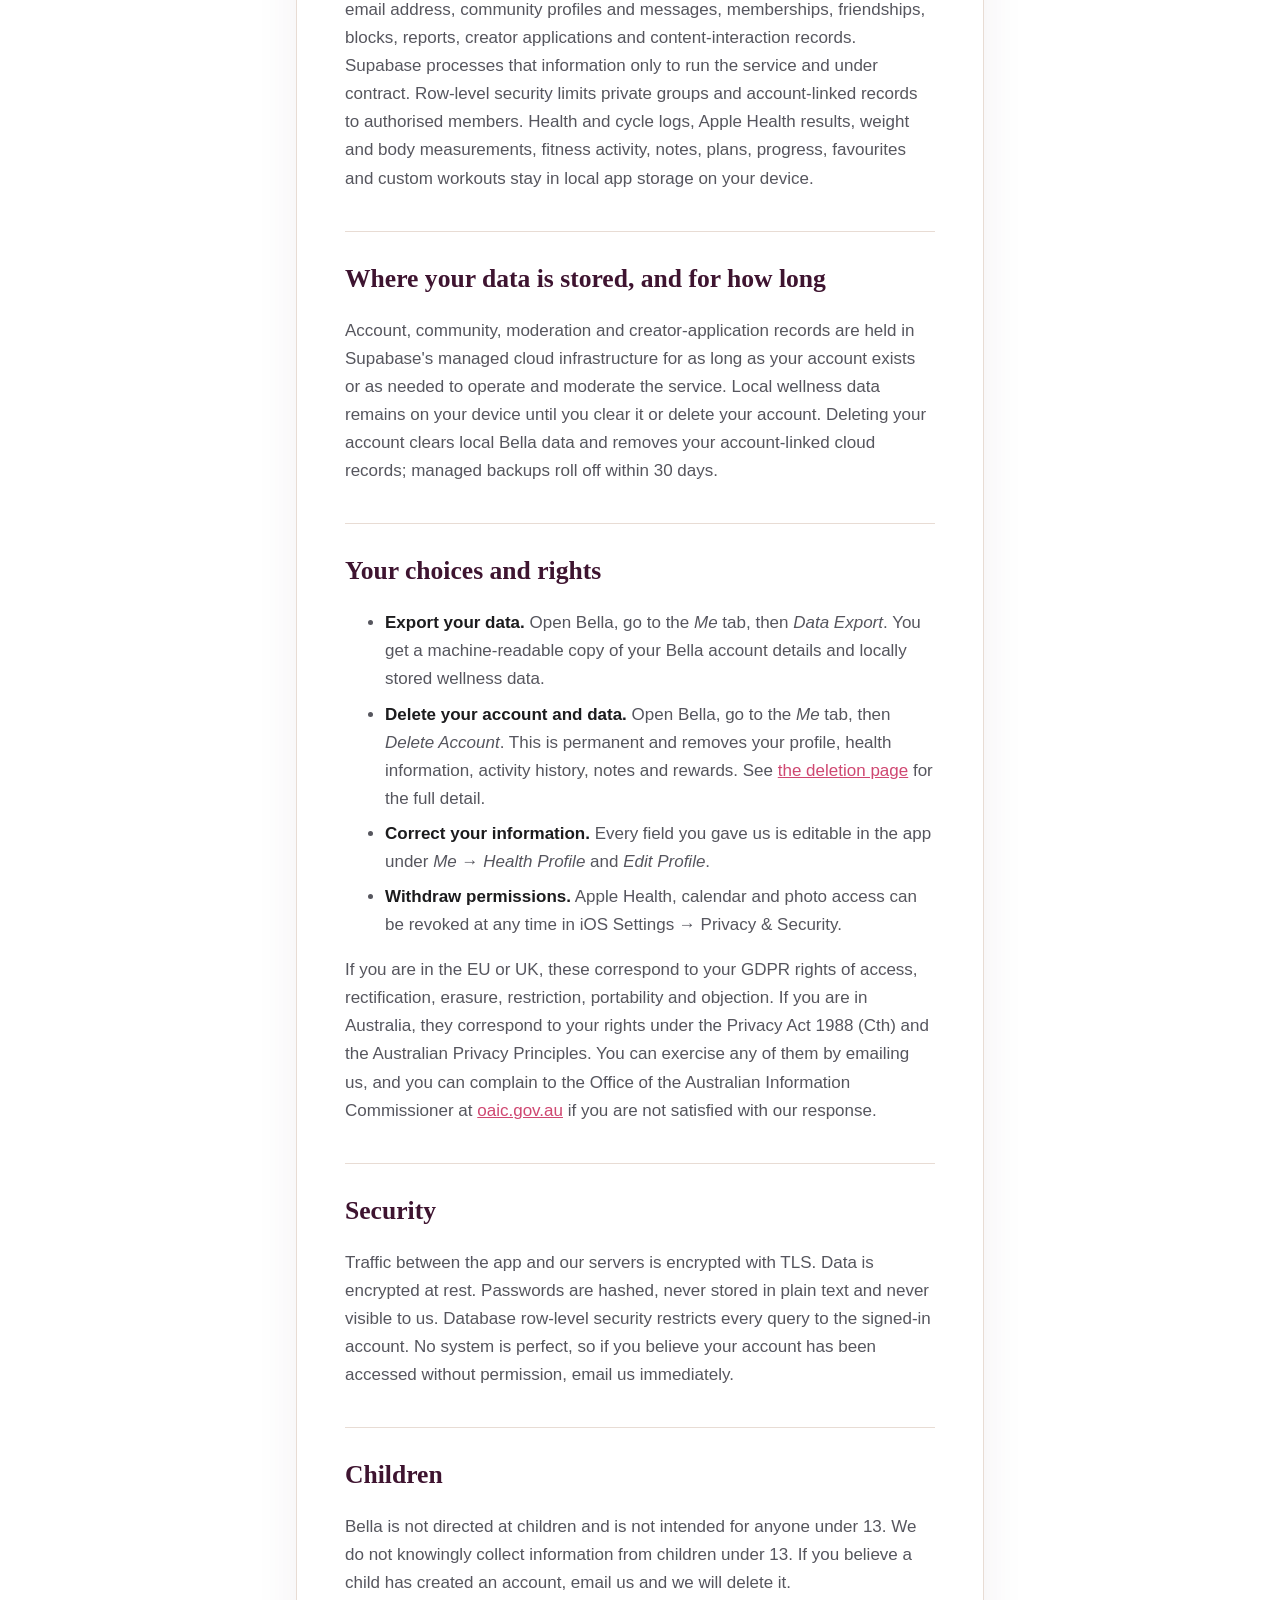
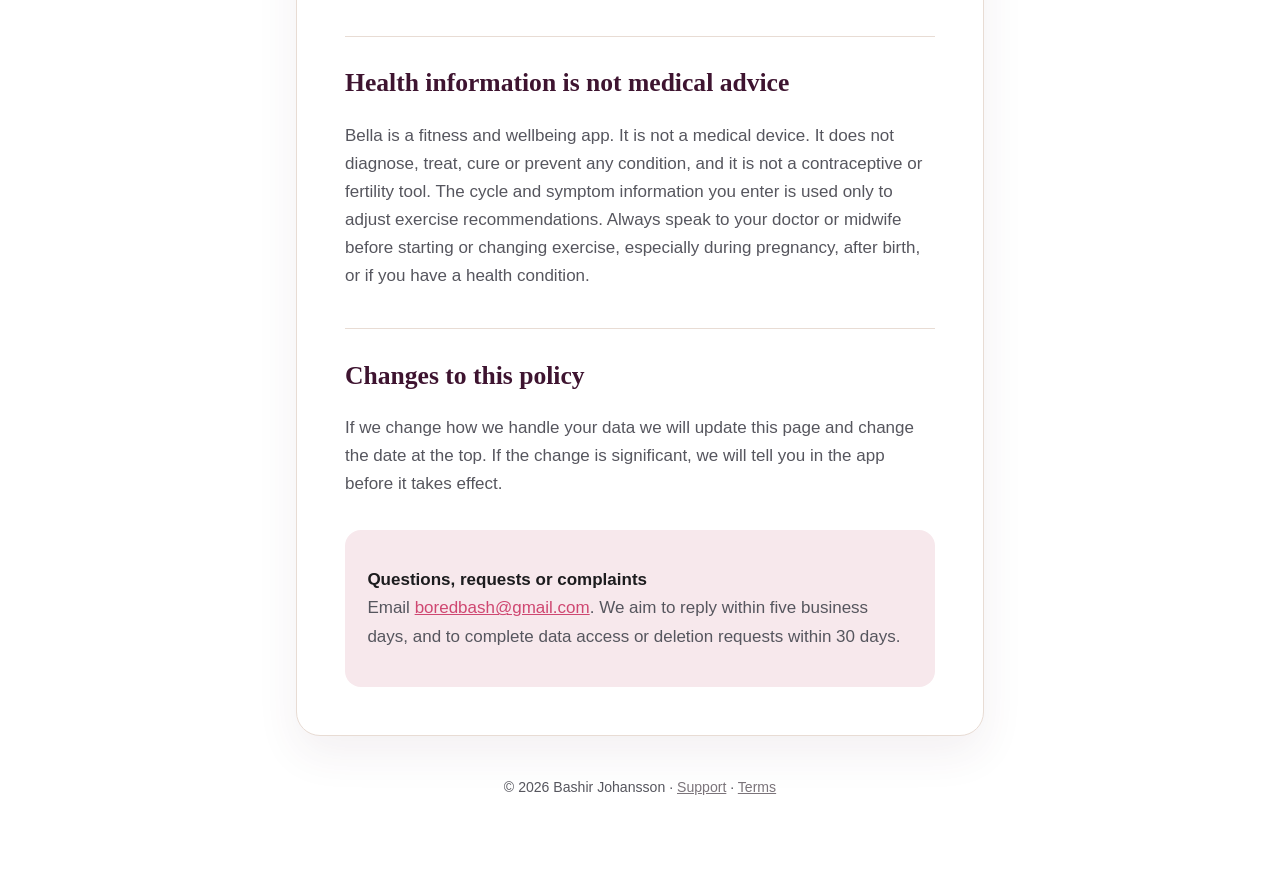
==== commit cc0bc093: "Clarify Bella feedback privacy and local wellness storage" ====
--- a/privacy.html
+++ b/privacy.html
@@ -23,7 +23,7 @@
 
 <main>
 <h1>Privacy Policy</h1>
-<p class="updated">Last updated 17 August 2026 · Applies to Bella for iOS, version 1.0</p>
+<p class="updated">Last updated 5 September 2026 · Applies to Bella for iOS, version 1.0</p>
 
 <p>Bella is a fitness and wellbeing app for women. To build a training plan that fits your
 body, it asks you for some genuinely personal information — including things about your
@@ -88,6 +88,15 @@
 </tr>
 </tbody>
 </table>
+
+<h3>Support and feedback</h3>
+<p>If you choose to send feedback or a support request, Bella sends your message,
+the request category, your account identifier and the name and email you provide to
+Supabase. Feedback is categorised separately so our support team can review your
+opinion and respond. These requests are private and are not published in Bella Circle.
+Do not include sensitive health information in feedback unless you intend to share it
+with support. Support records are retained as needed to handle your request and are
+included in the account-deletion process.</p>
 
 <h3>Your device calendar never leaves your device</h3>
 <p>If you allow calendar access, Bella reads your existing events <strong>on your device
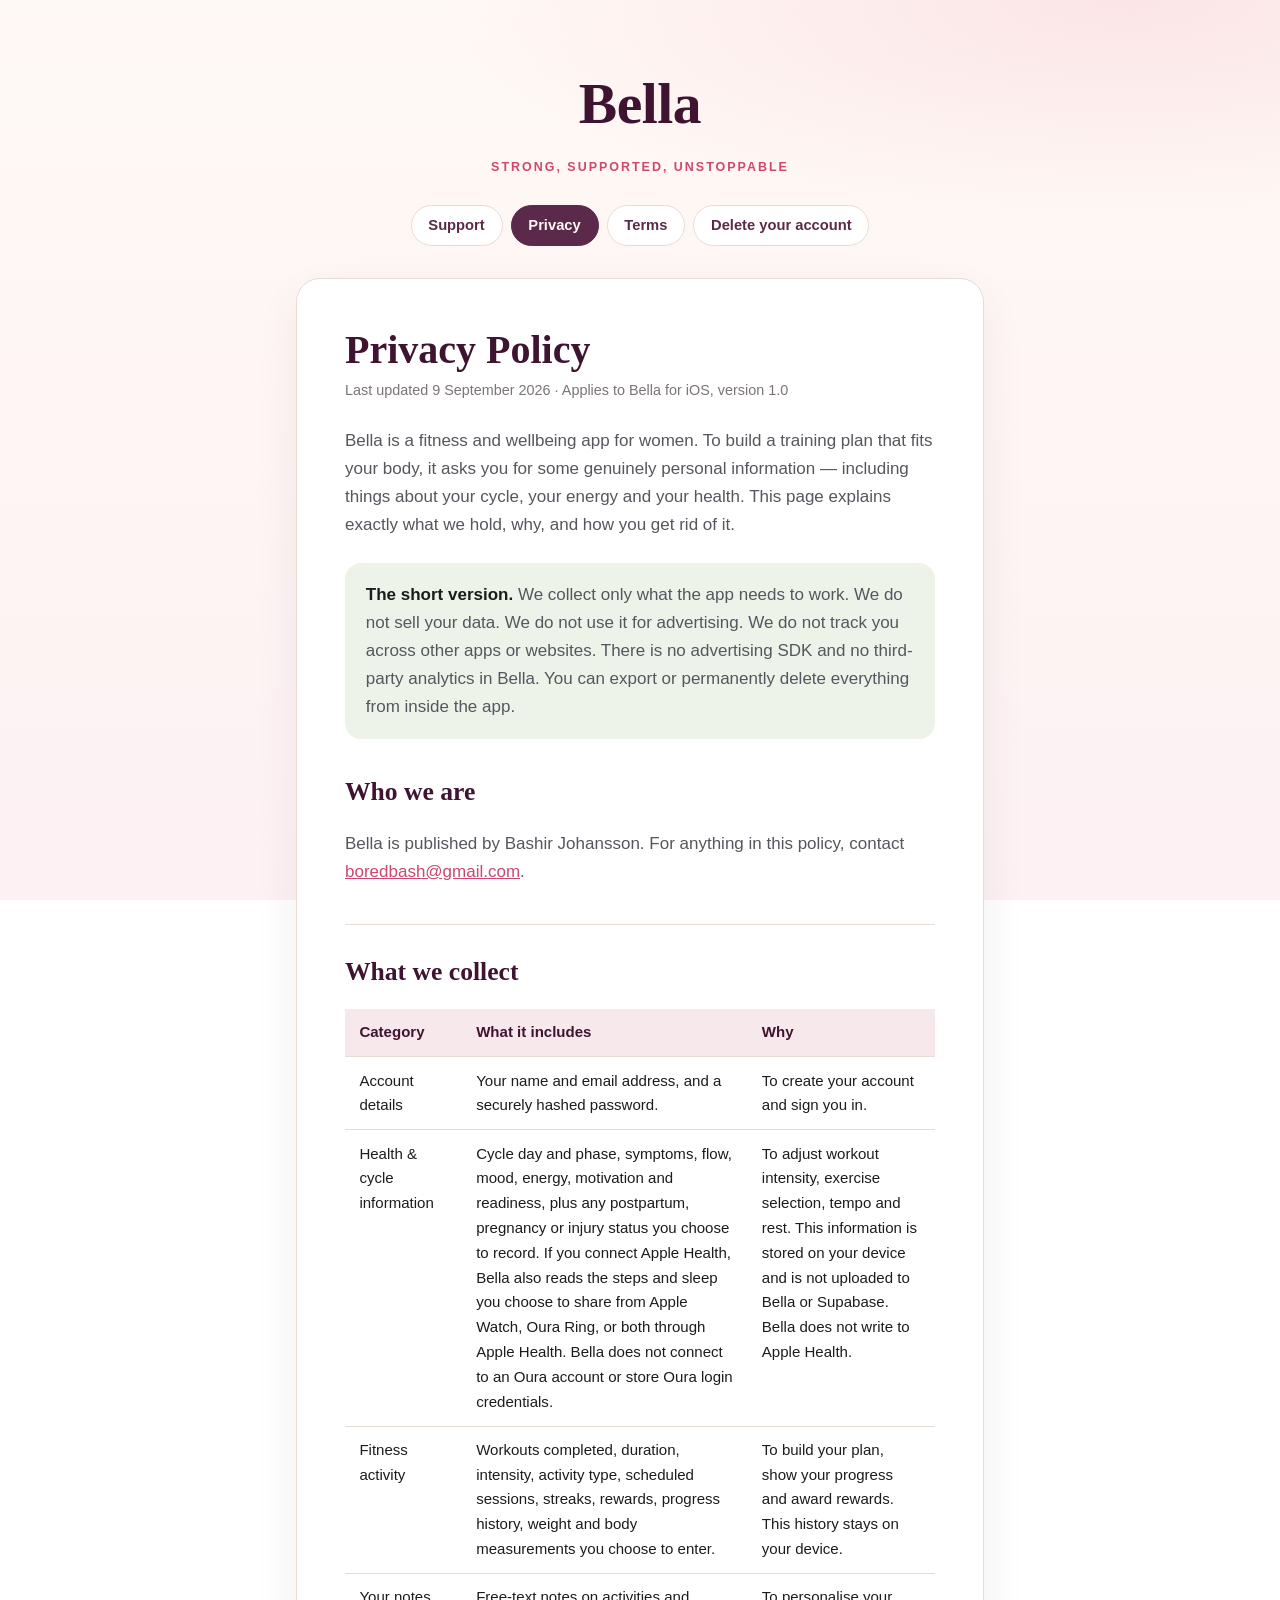
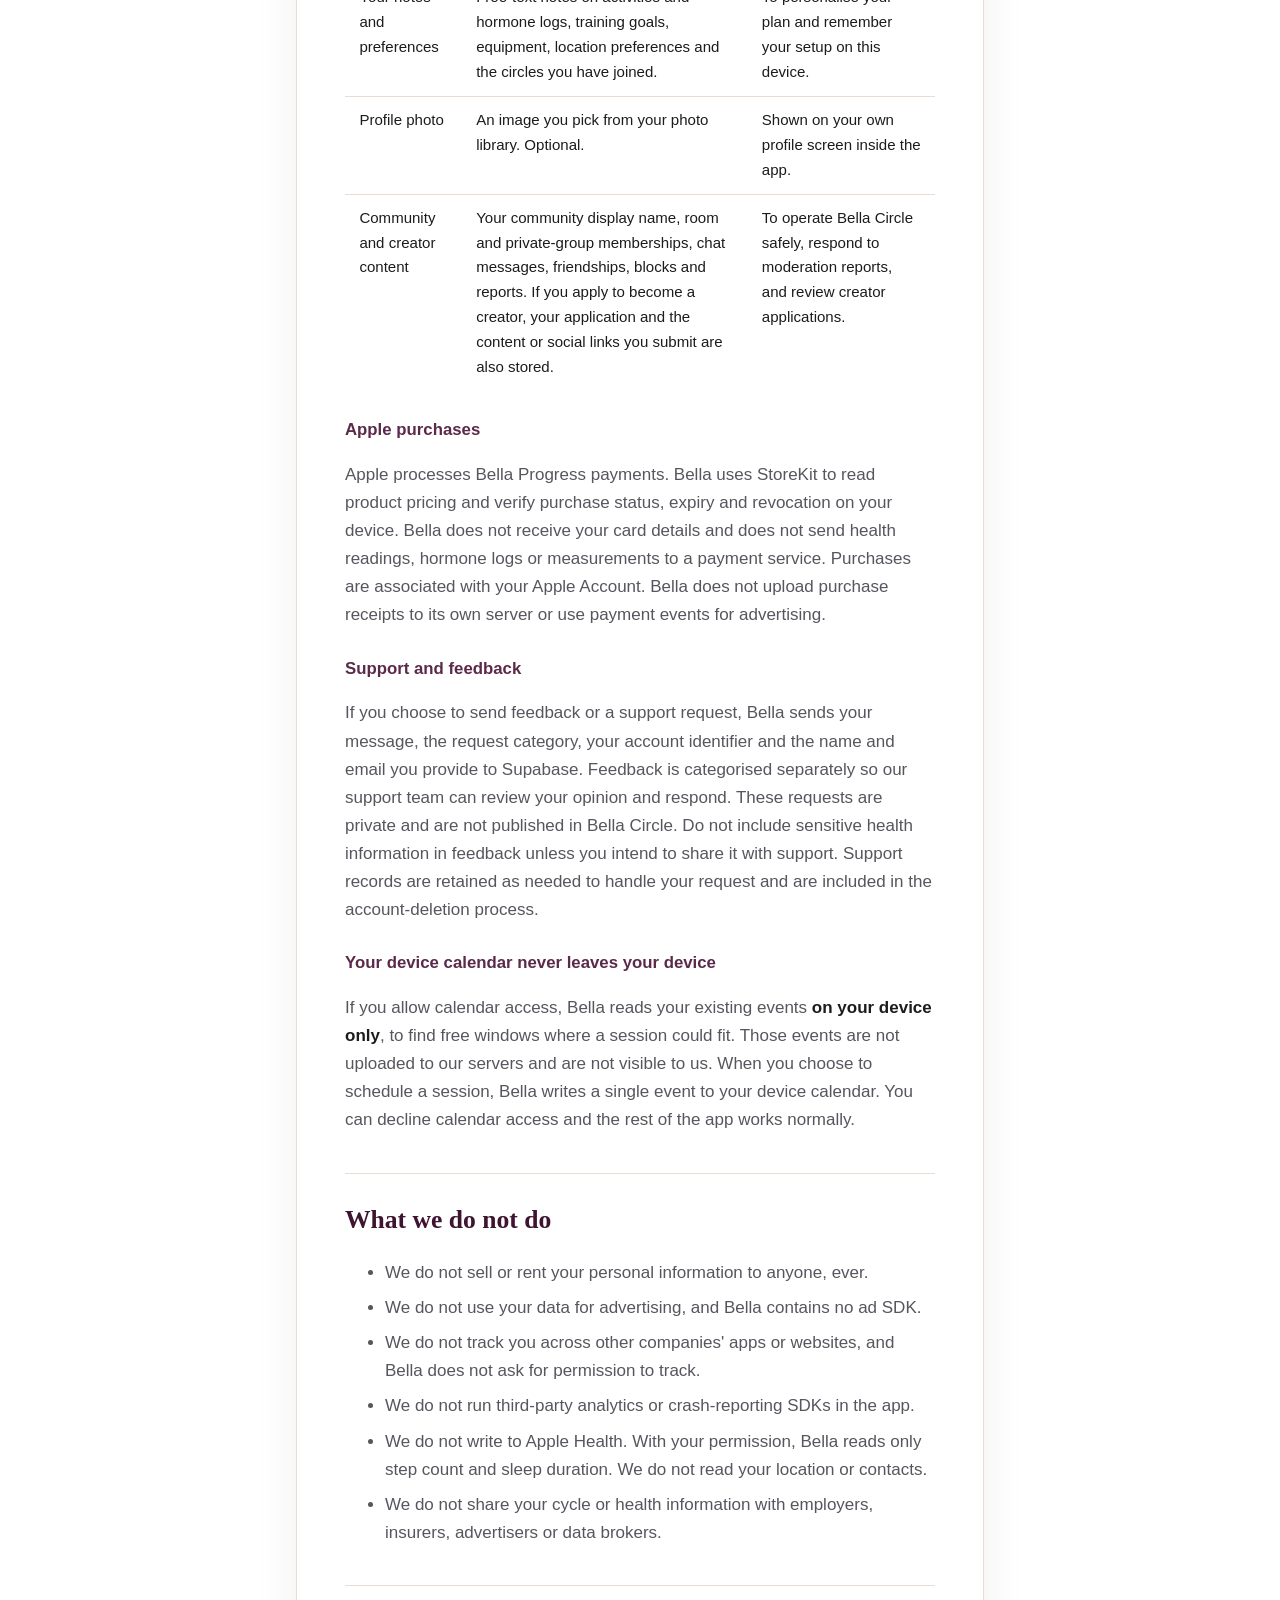
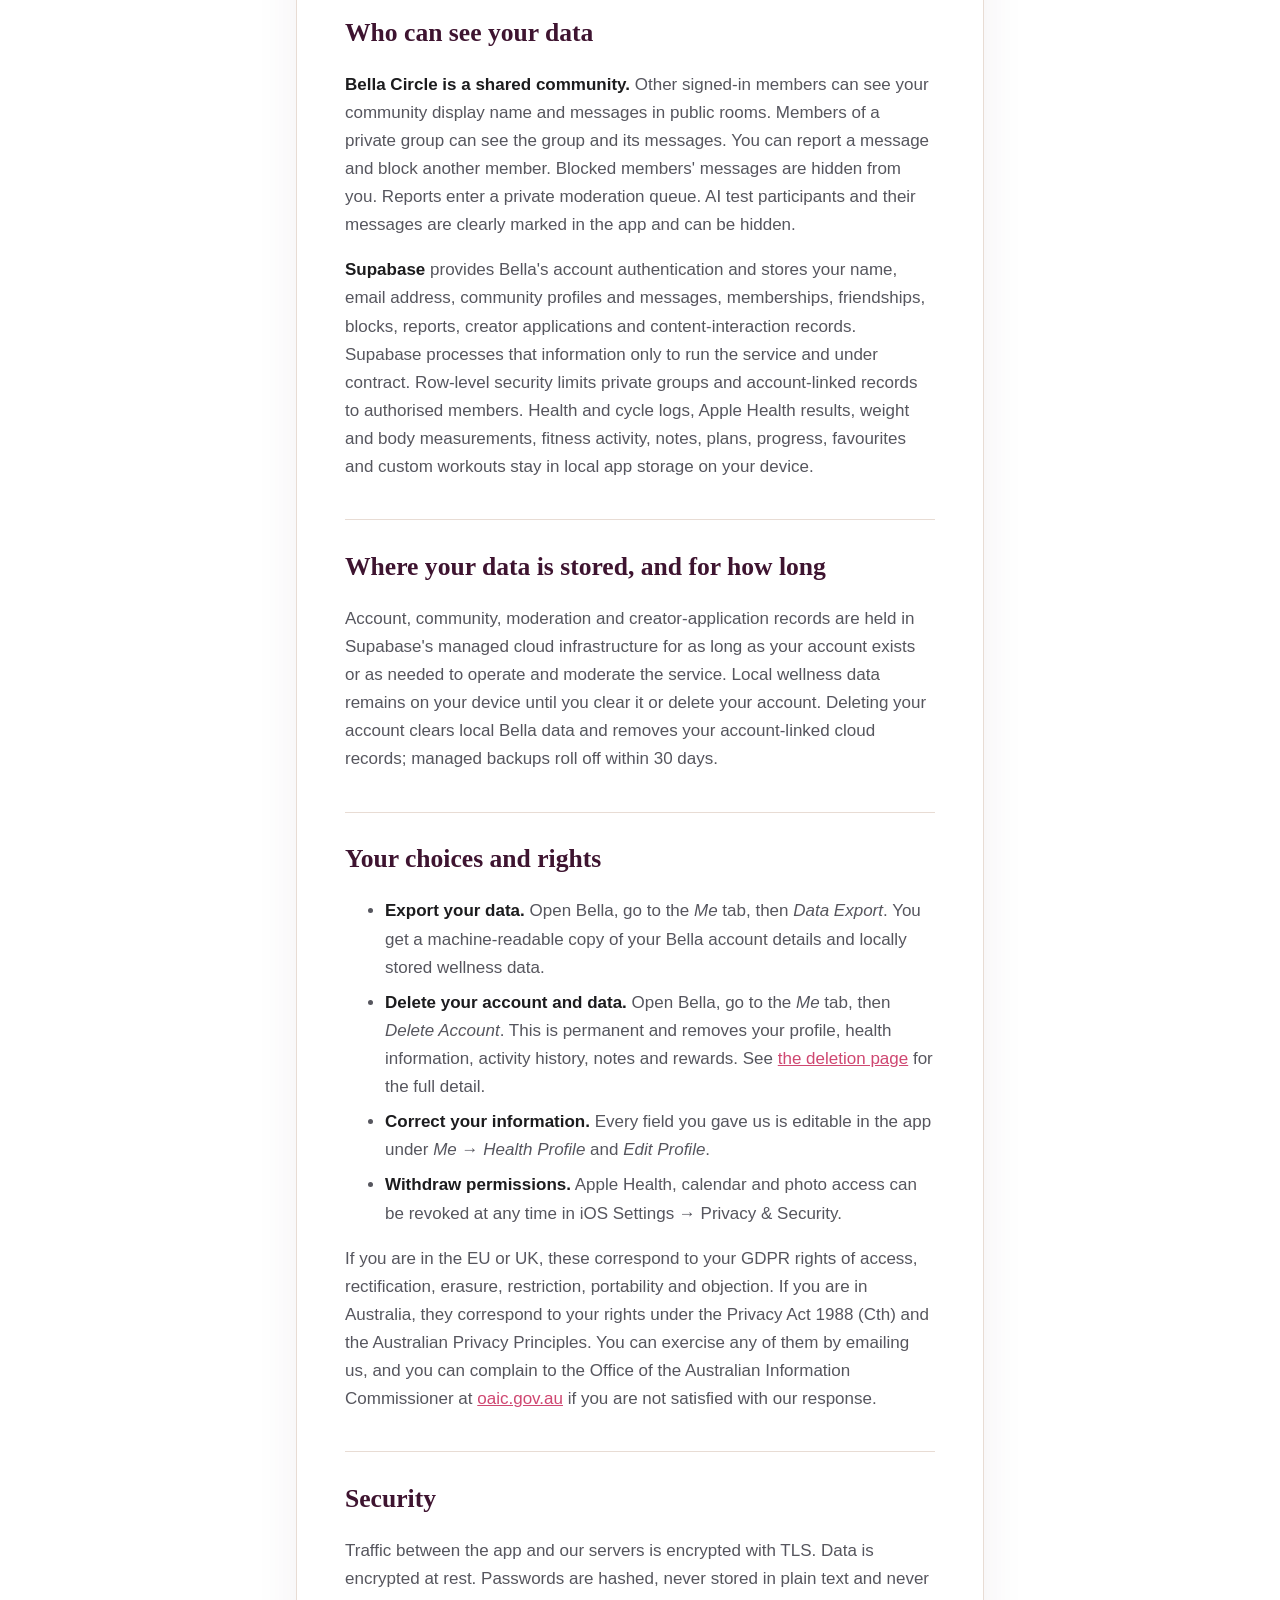
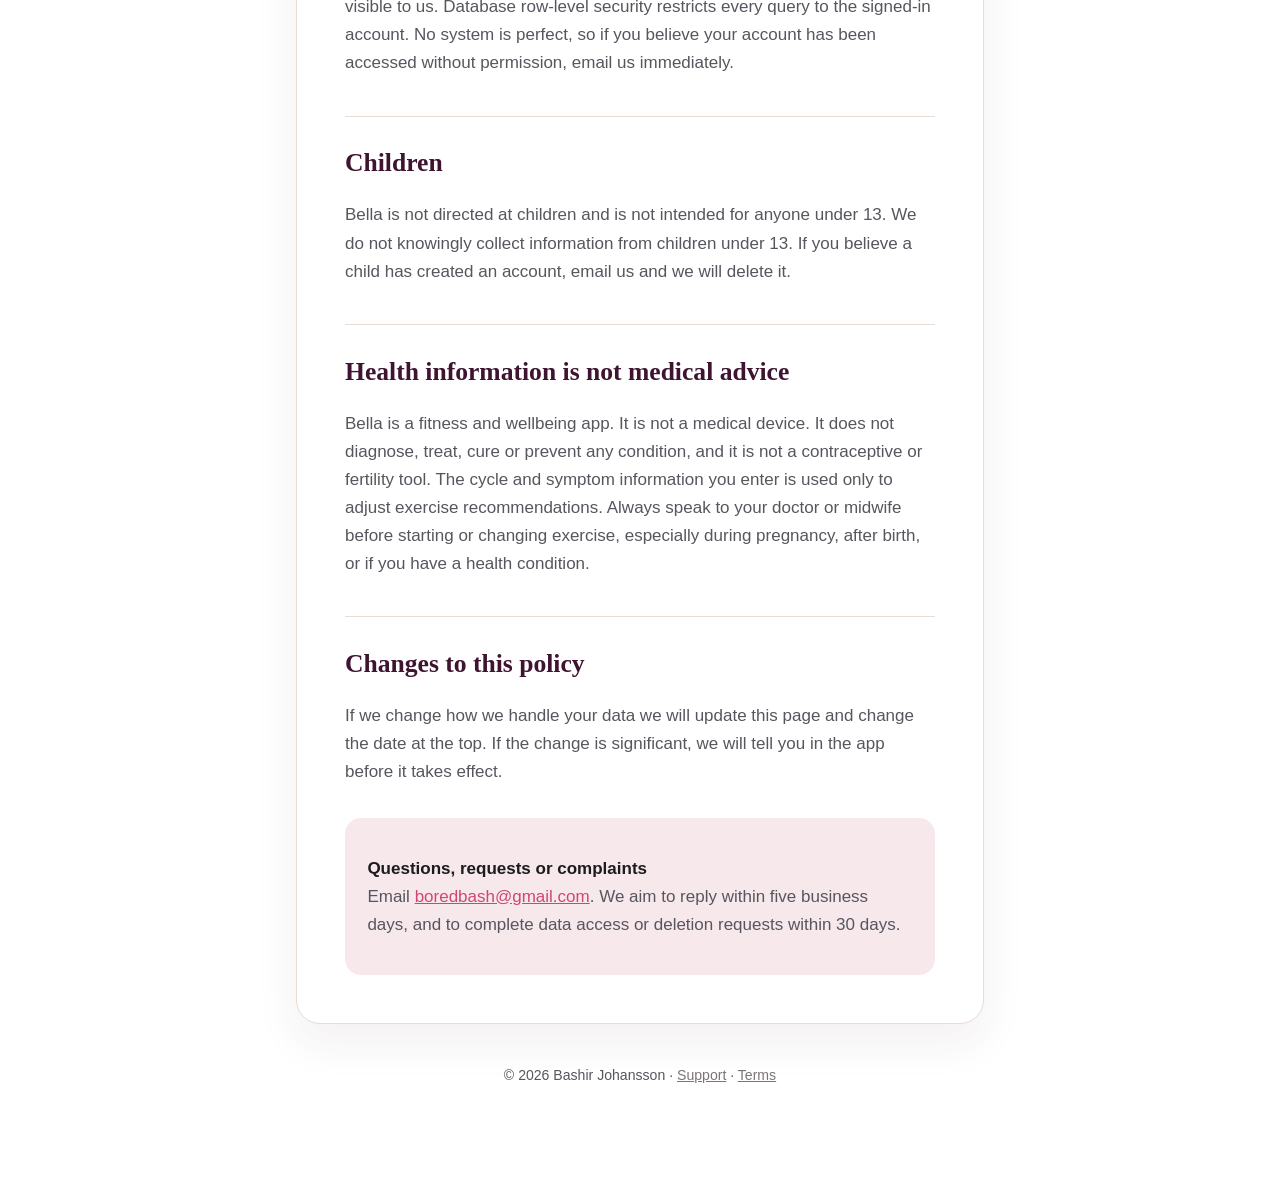
==== commit 9167dbb2: "Document Bella Progress purchases and Health device support" ====
--- a/privacy.html
+++ b/privacy.html
@@ -23,7 +23,7 @@
 
 <main>
 <h1>Privacy Policy</h1>
-<p class="updated">Last updated 5 September 2026 · Applies to Bella for iOS, version 1.0</p>
+<p class="updated">Last updated 9 September 2026 · Applies to Bella for iOS, version 1.0</p>
 
 <p>Bella is a fitness and wellbeing app for women. To build a training plan that fits your
 body, it asks you for some genuinely personal information — including things about your
@@ -55,7 +55,7 @@
   <td>Health &amp; cycle information</td>
   <td>Cycle day and phase, symptoms, flow, mood, energy, motivation and readiness, plus any
   postpartum, pregnancy or injury status you choose to record. If you connect Apple Health,
-  Bella also reads your daily step count and sleep duration.</td>
+  Bella also reads the steps and sleep you choose to share from Apple Watch, Oura Ring, or both through Apple Health. Bella does not connect to an Oura account or store Oura login credentials.</td>
   <td>To adjust workout intensity, exercise selection, tempo and rest. This information is
   stored on your device and is not uploaded to Bella or Supabase. Bella does not write to
   Apple Health.</td>
@@ -88,6 +88,13 @@
 </tr>
 </tbody>
 </table>
+
+<h3>Apple purchases</h3>
+<p>Apple processes Bella Progress payments. Bella uses StoreKit to read product pricing and
+verify purchase status, expiry and revocation on your device. Bella does not receive your card
+details and does not send health readings, hormone logs or measurements to a payment service.
+Purchases are associated with your Apple Account. Bella does not upload purchase receipts to
+its own server or use payment events for advertising.</p>
 
 <h3>Support and feedback</h3>
 <p>If you choose to send feedback or a support request, Bella sends your message,
